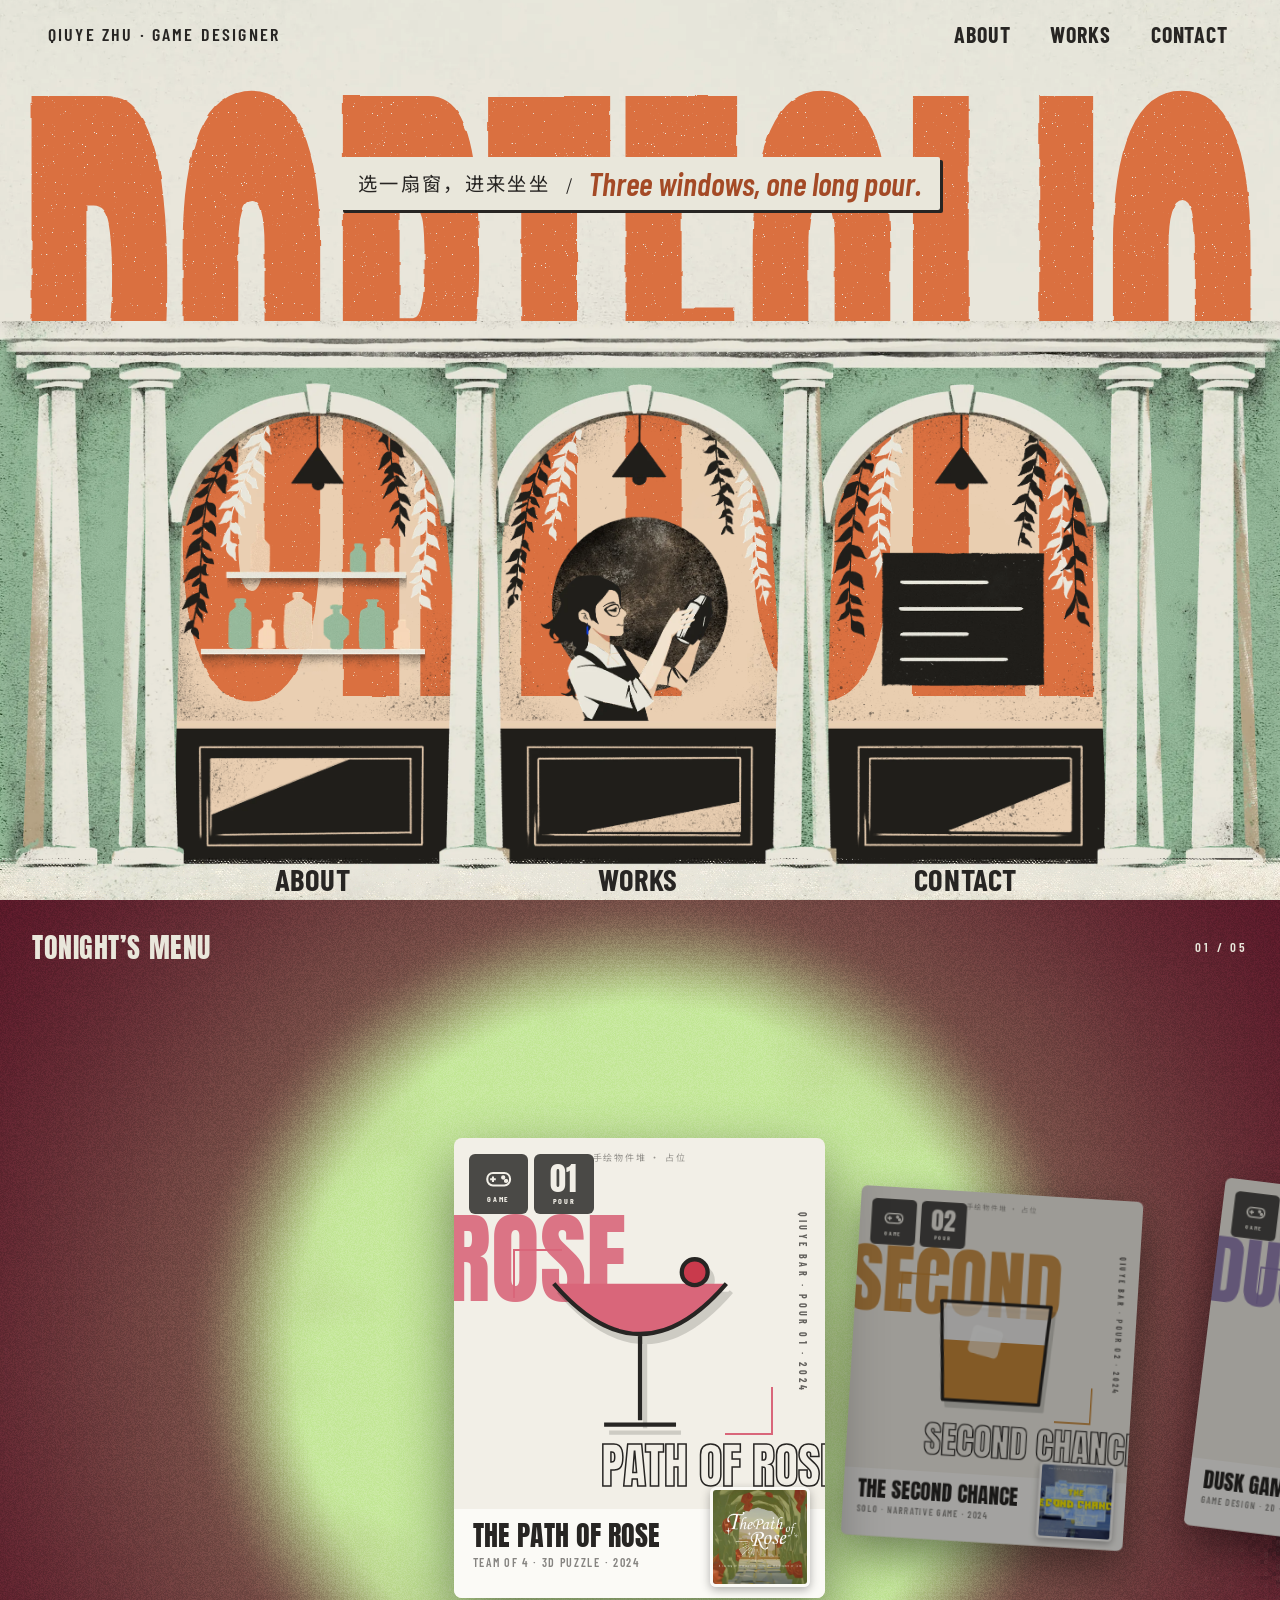
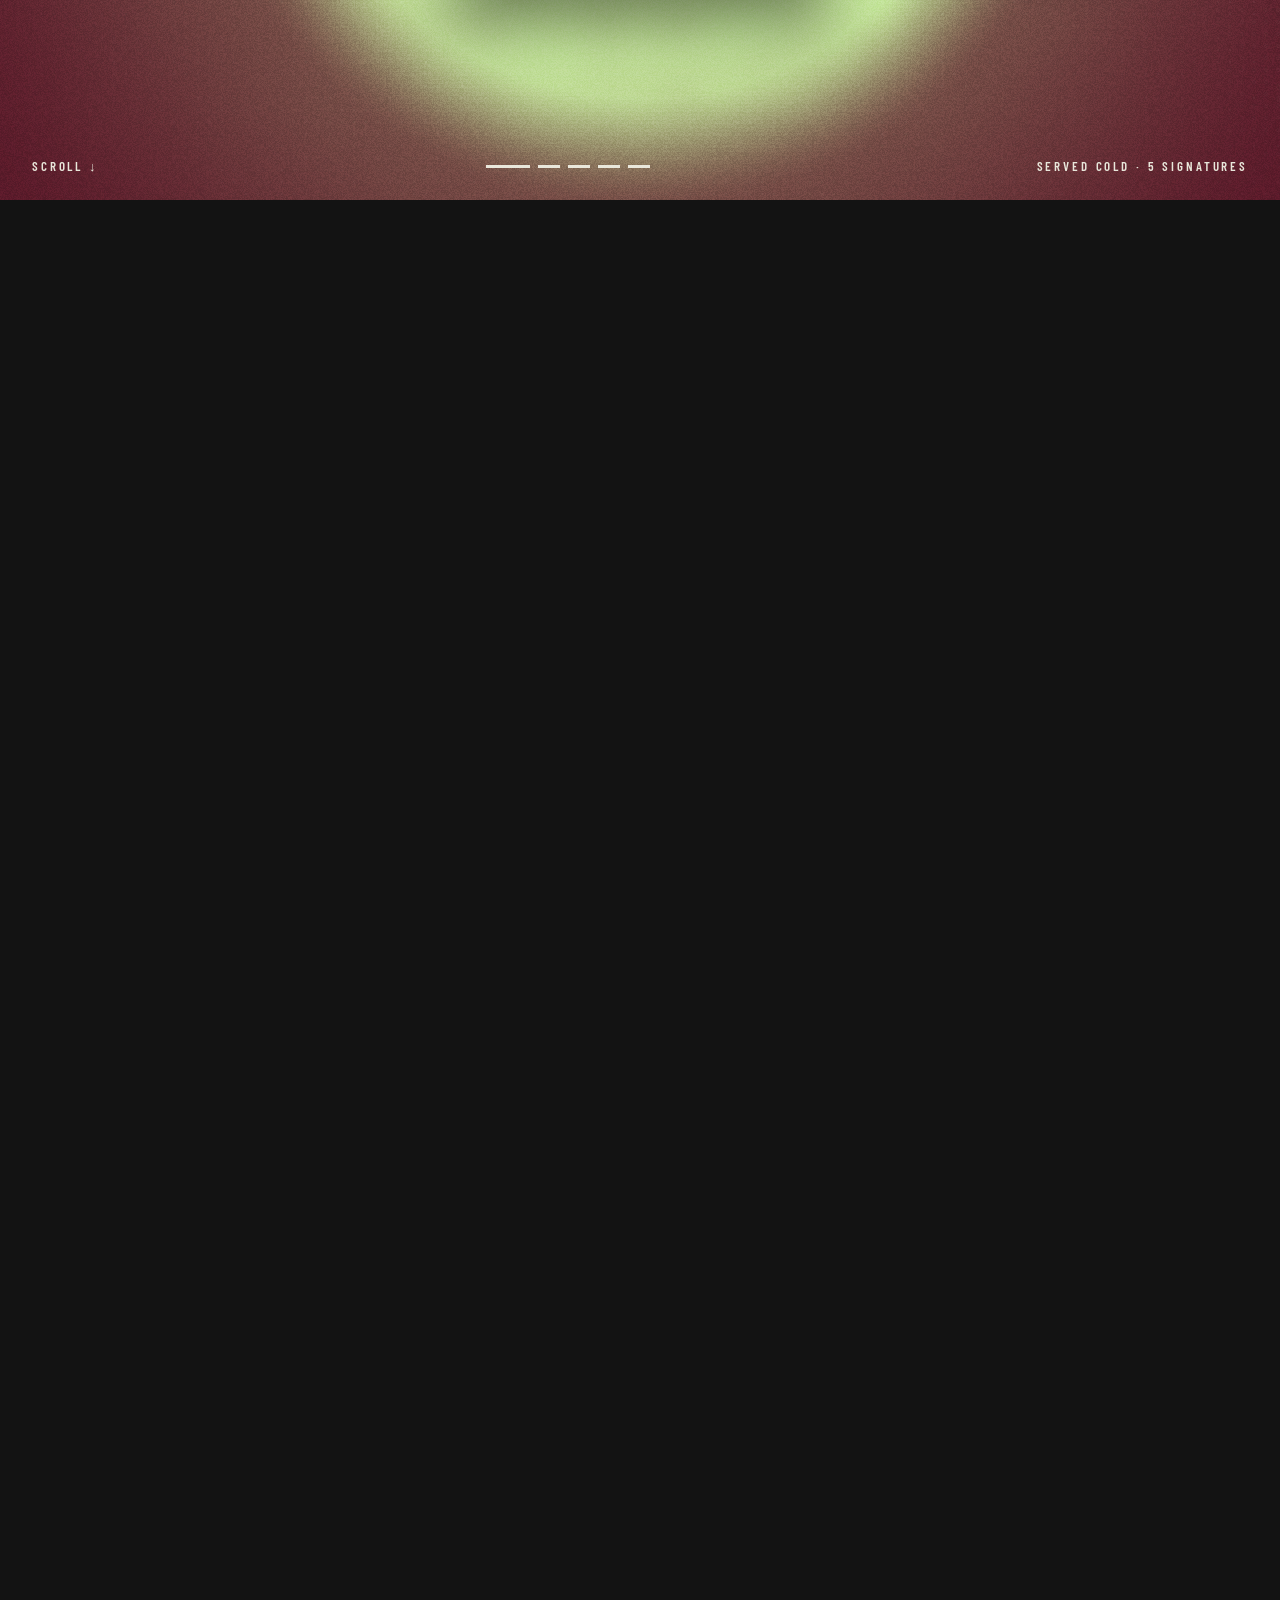
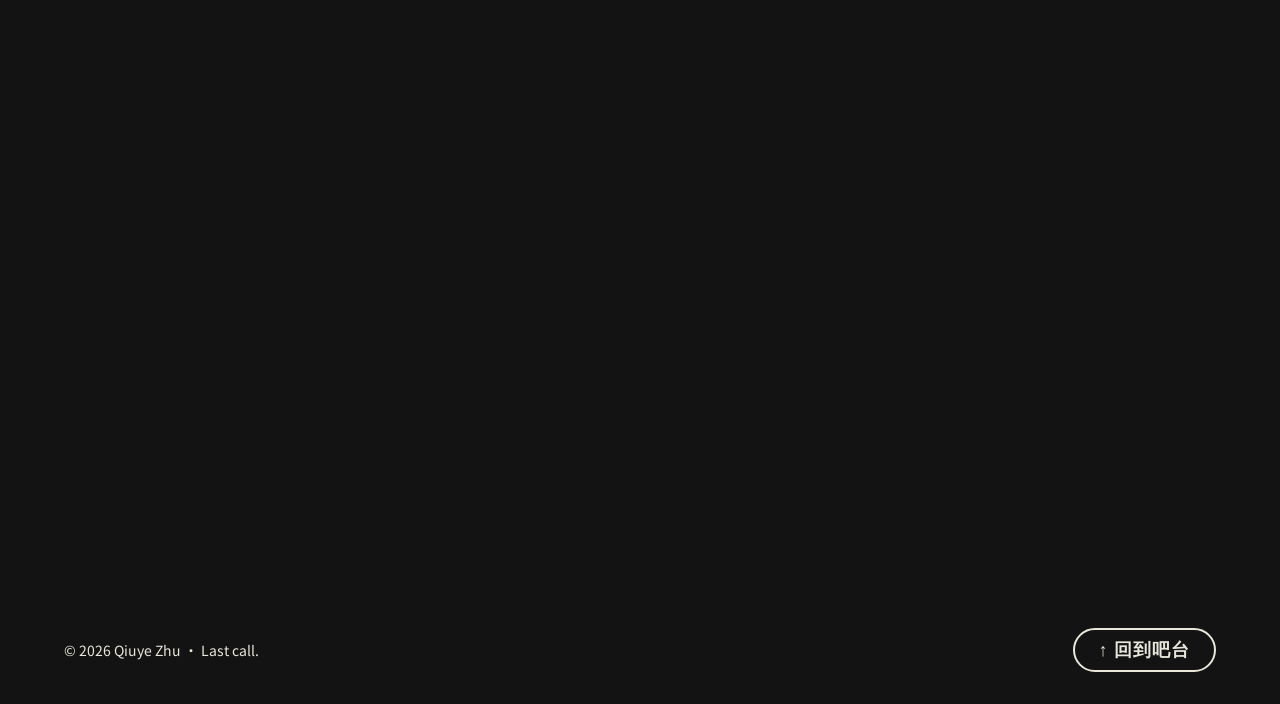
==== index.html @ c364b5bb "7.1" ====
<!doctype html>
<html lang="zh-CN">
<head>
<meta charset="utf-8">
<meta name="viewport" content="width=device-width, initial-scale=1">
<title>Qiuye Zhu · Portfolio</title>
<meta name="description" content="Qiuye Zhu — game designer. Three windows, one long pour.">
<link rel="preconnect" href="https://fonts.googleapis.com">
<link rel="preconnect" href="https://fonts.gstatic.com" crossorigin>
<link rel="stylesheet" href="https://fonts.googleapis.com/css2?family=Anton&family=Archivo:ital,wght@1,800;1,900&amp;family=Barlow+Condensed:ital,wght@0,500;0,600;0,700;1,500;1,600&amp;family=Noto+Sans+SC:wght@400;500&amp;display=swap">
<link rel="stylesheet" href="style.css?v=41">
</head>
<body>
<div id="root" class="page">

<div class="stage-wrap">
<div class="stage" aria-hidden="true"></div>
<svg class="bigword bw-out" aria-hidden="true"><text text-anchor="middle" lengthAdjust="spacingAndGlyphs">PORTFOLIO</text></svg>
<div id="scene" class="scene scene-art" role="img" aria-label="手绘酒吧正立面：三个罗马拱窗，中间是正在摇酒的调酒师">
<img class="layer d1" src="assets/backwall.webp" alt="" style="left:10.0463%;top:10.2941%;width:81.2037%;height:86.7647%;">
<img id="sel0" class="layer d1 fade" src="assets/sel0.webp" alt="" style="left:10.5324%;top:6.5686%;width:26.9907%;height:89.6078%;opacity:0">
<img id="sel1" class="layer d1 fade" src="assets/sel1.webp" alt="" style="left:36.9676%;top:12.1569%;width:26.7361%;height:84.902%;opacity:0">
<img id="sel2" class="layer d1 fade" src="assets/sel2.webp" alt="" style="left:62.963%;top:11.8627%;width:26.713%;height:82.6471%;opacity:0">
<svg class="bigword bw-in" aria-hidden="true"><text text-anchor="middle" lengthAdjust="spacingAndGlyphs">PORTFOLIO</text></svg>
<img id="shadow0" class="layer d1 fade" src="assets/shadow0.webp" alt="" style="left:9.0278%;top:8.3824%;width:29.9306%;height:75.1961%;">
<img id="shadow1" class="layer d1 fade" src="assets/shadow1.webp" alt="" style="left:35.4167%;top:4.951%;width:29.1898%;height:85.1961%;">
<img id="shadow2" class="layer d1 fade" src="assets/shadow2.webp" alt="" style="left:58.8194%;top:0.0%;width:36.5278%;height:96.4216%;">
<img class="layer d3" src="assets/decor.webp?v=2" alt="" style="left:15.5787%;top:32.1078%;width:66.1111%;height:29.6078%;">
<div id="aboutfx" class="layer d3 fade" style="left:20.1389%;top:31.5196%;width:11.8519%;height:18.4314%;opacity:0;"><img class="breathe" src="assets/aboutfx.webp" alt=""></div>
<img id="hello" class="layer d3 fade" src="assets/hello.webp" alt="" style="left:68.75%;top:38.0882%;width:12.9398%;height:22.549%;opacity:0;">
<img id="cstars" class="layer d3 fade stars" src="assets/cstars.webp" alt="" style="left:67.1296%;top:32.9902%;width:15.625%;height:30.3431%;opacity:0;">
<svg class="svg-fill d3" viewBox="0 0 4320 2040" preserveAspectRatio="none" aria-hidden="true" style="mix-blend-mode:screen"><defs><linearGradient id="beamGrad" x1="0" y1="0" x2="0" y2="1"><stop offset="0" style="stop-color:var(--beam);stop-opacity:.95"></stop><stop offset="1" style="stop-color:var(--beam);stop-opacity:.15"></stop></linearGradient><filter id="beamBlur" x="-30%" y="-20%" width="160%" height="140%"><feGaussianBlur stdDeviation="28"></feGaussianBlur></filter></defs><g filter="url(#beamBlur)"><polygon id="beam0" points="1033,560 1113,560 1500,1360 646,1360" fill="url(#beamGrad)" style="opacity:0;transition:opacity 600ms ease"></polygon><polygon id="beam1" points="2116,560 2196,560 2583,1360 1729,1360" fill="url(#beamGrad)" style="opacity:0;transition:opacity 600ms ease"></polygon><polygon id="beam2" points="3204,560 3284,560 3671,1360 2817,1360" fill="url(#beamGrad)" style="opacity:0;transition:opacity 600ms ease"></polygon></g></svg>
<img class="layer d3" src="assets/personback.webp" alt="" style="left:44.9537%;top:43.6765%;width:10.9259%;height:17.7941%;">
<img id="shaker" class="layer d3 shaker" src="assets/shaker.webp" alt="" style="left:52.5694%;top:44.8039%;width:3.4259%;height:9.0196%;">
<img class="layer d3" src="assets/personfront.webp" alt="" style="left:42.1296%;top:41.6176%;width:13.3796%;height:25.4412%;">
<img id="stars" class="layer d3 stars fade" src="assets/stars.webp" alt="" style="left:40.4167%;top:39.4608%;width:18.9583%;height:25.1471%;opacity:0">
<img class="layer d4 vine" data-win="0" src="assets/vine_back0.webp" alt="" style="left:17.0602%;top:15.9804%;width:4.213%;height:23.6765%;animation-duration:4.2s;animation-delay:-0.0s">
<img class="layer d4 vine" data-win="0" src="assets/vine_back1.webp" alt="" style="left:31.9444%;top:22.402%;width:2.4537%;height:25.3922%;animation-duration:5.1s;animation-delay:-1.37s">
<img class="layer d4 vine" data-win="1" src="assets/vine_back2.webp" alt="" style="left:42.338%;top:17.1569%;width:3.1481%;height:19.2157%;animation-duration:3.8s;animation-delay:-2.74s">
<img class="layer d4 vine" data-win="1" src="assets/vine_back3.webp" alt="" style="left:57.4537%;top:24.1667%;width:2.8704%;height:22.9902%;animation-duration:4.7s;animation-delay:-4.11s">
<img class="layer d4 vine" data-win="2" src="assets/vine_back4.webp" alt="" style="left:67.5463%;top:16.8627%;width:3.0093%;height:25.5882%;animation-duration:5.4s;animation-delay:-0.08s">
<img class="layer d4 vine" data-win="2" src="assets/vine_back5.webp" alt="" style="left:81.4815%;top:22.549%;width:2.3611%;height:23.3333%;animation-duration:4.0s;animation-delay:-2.85s">
<img class="layer" src="assets/bulboff.webp" alt="" style="left:24.213%;top:24.5588%;width:51.5509%;height:3.7255%;">
<img id="bulb0" class="layer" src="assets/bulbon0.webp" alt="" style="left:24.213%;top:25.7353%;width:1.2731%;height:2.549%;opacity:0;transition:opacity 300ms ease">
<img id="bulb1" class="layer" src="assets/bulbon1.webp" alt="" style="left:49.2361%;top:24.5588%;width:1.412%;height:2.8922%;opacity:0;transition:opacity 300ms ease">
<img id="bulb2" class="layer" src="assets/bulbon2.webp" alt="" style="left:74.4676%;top:25.5392%;width:1.2963%;height:2.6961%;opacity:0;transition:opacity 300ms ease">
<img class="layer" src="assets/lamps.webp" alt="" style="left:22.6157%;top:14.902%;width:54.7222%;height:12.3529%;">
<div id="halo0" class="halo" aria-hidden="true" style="left:24.838%;top:26.471%;opacity:0"></div>
<div id="halo1" class="halo" aria-hidden="true" style="left:49.907%;top:26.471%;opacity:0"></div>
<div id="halo2" class="halo" aria-hidden="true" style="left:75.093%;top:26.471%;opacity:0"></div>
<img id="barLayer" class="layer" src="assets/bar.webp" alt="" style="left:10.463%;top:65.7353%;width:77.2685%;height:26.5196%;">
<img class="layer" src="assets/front.webp" alt="" style="left:0.0%;top:0.0%;width:100.0%;height:100.0%;">
<img class="layer vine" data-win="0" src="assets/vine_front0.webp" alt="" style="left:14.2361%;top:19.6078%;width:4.4444%;height:32.9902%;animation-duration:4.7s;animation-delay:-0.6s">
<img class="layer vine" data-win="0" src="assets/vine_front1.webp" alt="" style="left:29.5139%;top:17.9412%;width:2.5926%;height:17.7941%;animation-duration:5.4s;animation-delay:-1.97s">
<img class="layer vine" data-win="1" src="assets/vine_front2.webp" alt="" style="left:39.4444%;top:21.3725%;width:3.6343%;height:26.2255%;animation-duration:4.0s;animation-delay:-3.34s">
<img class="layer vine" data-win="1" src="assets/vine_front3.webp" alt="" style="left:54.838%;top:18.5294%;width:2.5926%;height:16.8627%;animation-duration:4.9s;animation-delay:-4.71s">
<img class="layer vine" data-win="2" src="assets/vine_front4.webp" alt="" style="left:65.1852%;top:21.2255%;width:3.1019%;height:31.0294%;animation-duration:4.2s;animation-delay:-1.88s">
<img class="layer vine" data-win="2" src="assets/vine_front5.webp" alt="" style="left:79.0509%;top:18.2843%;width:2.7315%;height:19.3137%;animation-duration:5.1s;animation-delay:-2.35s">
<img class="layer vine" data-win="2" src="assets/vine_front6.webp" alt="" style="left:82.5694%;top:26.6667%;width:2.5694%;height:23.9216%;animation-duration:3.8s;animation-delay:-1.22s">
<img class="layer" src="assets/columns.webp" alt="" style="left:0.0%;top:0.0%;width:100.0%;height:100.0%;">
</div>
<svg width="0" height="0" style="position:absolute" aria-hidden="true"><filter id="worn" x="-2%" y="-2%" width="104%" height="104%"><feTurbulence type="fractalNoise" baseFrequency="0.9" numOctaves="2" seed="7" result="n"/><feColorMatrix in="n" type="matrix" values="0 0 0 0 0  0 0 0 0 0  0 0 0 0 0  0 0 0 -14 11.6" result="holes"/><feTurbulence type="fractalNoise" baseFrequency="0.012 0.06" numOctaves="2" seed="3" result="w"/><feDisplacementMap in="SourceGraphic" in2="w" scale="3" xChannelSelector="R" yChannelSelector="G" result="rough"/><feComposite in="rough" in2="holes" operator="in"/></filter></svg>
<div class="floor-front" aria-hidden="true"></div>
<div class="scene scene-ui">
<button class="win" type="button" aria-label="关于我 About" data-go="0" data-en="0" style="left:13.889%;top:13.333%;width:21.759%;height:77.843%"></button>
<button class="win" type="button" aria-label="作品 Works" data-go="1" data-en="1" style="left:39.028%;top:13.333%;width:21.852%;height:77.843%"></button>
<button class="win" type="button" aria-label="联系方式 Contact" data-go="2" data-en="2" style="left:64.699%;top:13.333%;width:21.412%;height:77.843%"></button>
<div class="hints" aria-hidden="true"><span class="hint" style="left:24.421%">click</span><span class="hint" style="left:49.85%">click</span><span class="hint" style="left:75.428%">click</span></div>
<div class="labels" aria-hidden="true">
<span id="lab0" style="left:24.421%">ABOUT</span>
<span id="lab1" style="left:49.85%">WORKS</span>
<span id="lab2" style="left:75.428%">CONTACT</span>
</div>
</div>
<div class="attic">
<div class="topbar">
<span class="name">QIUYE ZHU · GAME DESIGNER</span>
<nav class="nav" aria-label="主导航">
<button class="navb" type="button" data-go="0">About</button>
<button class="navb" type="button" data-go="1">Works</button>
<button class="navb" type="button" data-go="2">Contact</button>
</nav>
</div>
<div class="title-block">
<h1 class="sr-only">Qiuye Zhu · Portfolio</h1>
<div class="tagline"><span class="cn">选一扇窗，进来坐坐</span><span aria-hidden="true">/</span><span class="en">Three windows, one long pour.</span></div>
</div>
</div>
</div>

<section id="pool" class="pool" aria-label="works">
<div class="liquid" aria-hidden="true">
<svg class="grain"><filter id="lgrain" x="0" y="0" width="100%" height="100%"><feTurbulence type="fractalNoise" baseFrequency="0.8" numOctaves="2" seed="5" stitchTiles="stitch"></feTurbulence><feColorMatrix type="saturate" values="0"></feColorMatrix></filter><rect width="100%" height="100%" filter="url(#lgrain)"></rect></svg>
<span class="bub" style="left:8%;width:14px;height:14px;animation-delay:-1s"></span>
<span class="bub" style="left:21%;width:8px;height:8px;animation-delay:-4s"></span>
<span class="bub" style="left:37%;width:18px;height:18px;animation-delay:-6.5s"></span>
<span class="bub" style="left:58%;width:10px;height:10px;animation-delay:-2.5s"></span>
<span class="bub" style="left:73%;width:16px;height:16px;animation-delay:-7.5s"></span>
<span class="bub" style="left:90%;width:9px;height:9px;animation-delay:-5s"></span>
</div>
<div class="wave" aria-hidden="true"><svg width="200%" height="40" viewBox="0 0 2880 40" preserveAspectRatio="none"><path d="M0 22 C120 6 240 6 360 22 S600 38 720 22 S960 6 1080 22 S1320 38 1440 22 S1680 6 1800 22 S2040 38 2160 22 S2400 6 2520 22 S2760 38 2880 22 L2880 40 L0 40 Z"></path></svg></div>

<div id="poolContent" class="pool-content">
<div class="pool-inner">
<span id="orderTag" class="order-tag">✦ YOU ORDERED · WORKS ✦</span>

<div class="pane" data-pane="1">
<section id="works" class="works" aria-label="works · tonight's menu">
<div class="w-pin" id="wPin">
<canvas id="wBg" class="w-bg" aria-hidden="true"></canvas>
<div class="w-top"><b id="wTitle">TONIGHT&#8217;S MENU</b><span id="wCount">01 / 05</span></div>
<div class="w-track" id="wTrack"></div>
<div class="w-foot"><span>SCROLL &#8595;</span><div class="w-pips" id="wPips"></div><span>SERVED COLD · 5 SIGNATURES</span></div>
</div>
</section>
</div>

<div class="pane" data-pane="0" hidden>
<div class="grid12">
<div style="grid-column: span 7; display: flex; flex-direction: column; gap: 24px">
<span class="kicker">No.01 · ABOUT · 关于我</span>
<h2 class="big-title">The one behind the bar.</h2>
<p class="lead">[一句话的自我介绍，比如：I design games about forgiveness, shadows and second chances.]</p>
<p class="body">[两三句中文介绍：你是谁、做哪类设计、现在在哪里、正在找什么样的机会。]</p>
<p class="body-en">[An English version of the same, for visitors who don&#8217;t read Chinese.]</p>
</div>
<div class="photo-arch">[你的照片]</div>
</div>
<div class="facts" style="margin-top: 48px">
<div class="fact"><b>BASED IN</b><span>[CITY]</span></div>
<div class="fact"><b>FOCUS</b><span>游戏设计 · 关卡设计 · 互动叙事</span></div>
<div class="fact"><b>TOOLS</b><span>Unreal · Blender · Arduino · Ps · Procreate</span></div>
<div class="fact"><b>AVAILABLE</b><span>[实习 / 全职 / 合作]</span></div>
</div>
</div>

<div class="pane" data-pane="2" hidden>
<div class="contact-hero">
<span class="kicker" style="color: var(--ink)">No.03 · CONTACT · 联系方式</span>
<h2>Leave a note<br>at the bar.</h2>
<p class="body" style="font-size: 18px">想聊聊合作、实习，或者只是想一起喝一杯，都欢迎留言。</p>
</div>
<div class="cards">
<div class="card"><b>EMAIL</b><span>[EMAIL]</span></div>
<div class="card"><b>INSTAGRAM</b><span>[@HANDLE]</span></div>
<div class="card"><b>小红书</b><span>[账号]</span></div>
<div class="card"><b>RÉSUMÉ</b><span>[简历 PDF 链接]</span></div>
</div>
</div>

<footer>
<span>© 2026 Qiuye Zhu · Last call.</span>
<button class="pill" type="button" id="toTop">↑ 回到吧台</button>
</footer>
</div>
</div>
</section>

</div>
<script src="main.js?v=42"></script>
</body>
</html>
---- style.css ----
/* ---------- Base ---------- */
:root {
  --ink: #272523;
  --paper: #E9E7DB;
  --orange: #DA6F41;
  --orange-dark: #A44A26;
  --green: #96B99B;
  --peach: #E9CFB2;
  --tan: #BBA488;
  /* tweakables */
  --beam: #F3DFC6;
  --wallShade: 0.65;
}
* { box-sizing: border-box; }
html, body { margin: 0; background: var(--ink); }
html, body, * { scrollbar-width: none; -ms-overflow-style: none; }
html::-webkit-scrollbar, body::-webkit-scrollbar, *::-webkit-scrollbar { display: none; width: 0; height: 0; }
body { color: var(--ink); font-family: 'Noto Sans SC', system-ui, sans-serif; }
img { display: block; }
.page { min-width: 1200px; display: flex; flex-direction: column; }
.serif-italic { font-family: 'Archivo', sans-serif; font-style: italic; }
.cond { font-family: 'Barlow Condensed', sans-serif; }

/* ---------- Stage (your hand-drawn facade) ----------
   --sw is the width of the bar scene. It fills the screen width; the drawn side walls only show on screens wider than 1920px. */
:root { --sw: min(1920px, 100vw);
  /* --ah: visible height of the cream title band. On short screens the plain top of the band is cut so more of the bar fits. */
  --ah: clamp(calc(var(--sw) * .1), calc(100vh - var(--sw) * 1848 / 4087), calc(var(--sw) * 1097 / 4087));
  --cut: calc(var(--sw) * 1097 / 4087 - var(--ah)); }
.stage-wrap { position: relative; overflow: hidden; background: #E8E6DB; height: calc(var(--sw) * 2945 / 4087 - var(--cut)); } /* ends at the bottom of the cream step */
.stage { position: absolute; top: calc(-1 * var(--cut)); left: 50%; width: calc(var(--sw) * 7363 / 4087); height: calc(var(--sw) * 3079 / 4087); transform: translateX(-50%); background: url(assets/stage_bg.webp?v=40) center top / 100% 100% no-repeat; }
.scene { position: absolute; left: 50%; top: var(--ah); width: var(--sw); aspect-ratio: 4320 / 2040; transform: translateX(-50%); 
  /* soften the scene's outer edges into your drawn wall and floor */
  -webkit-mask-image: linear-gradient(to right, transparent 0, #000 1.4%, #000 98.6%, transparent 100%), linear-gradient(to bottom, #000 95.5%, transparent 100%);
  -webkit-mask-composite: source-in; mask-image: linear-gradient(to right, transparent 0, #000 1.4%, #000 98.6%, transparent 100%), linear-gradient(to bottom, #000 95.5%, transparent 100%); mask-composite: intersect; }
.scene-ui { -webkit-mask-image: none; mask-image: none; }
.floor-front { position: absolute; left: 50%; top: calc(var(--sw) * 2808 / 4087 - var(--cut)); width: calc(var(--sw) * 7363 / 4087); height: calc(var(--sw) * 271 / 4087); transform: translateX(-50%); background: url(assets/floor_front.webp) center top / 100% 100% no-repeat; pointer-events: none; }
.layer { position: absolute; }
.fade { transition: opacity 500ms ease; }
.vine { transform-origin: 50% 0; animation: sway 4.6s ease-in-out infinite; --amp: 2.6; }
.shaker { transform-origin: 50% 60%; }
.stars { transform-origin: 50% 50%; animation: twinkle 1.6s ease-in-out infinite; }
.halo { position: absolute; width: 9%; aspect-ratio: 1; transform: translate(-50%, -50%); border-radius: 50%; background: radial-gradient(circle, var(--beam) 0%, transparent 65%); mix-blend-mode: screen; pointer-events: none; transition: opacity 500ms ease; }
.svg-fill { position: absolute; inset: 0; width: 100%; height: 100%; pointer-events: none; overflow: visible; }

/* attic title */
.attic { position: absolute; left: 50%; top: 0; width: var(--sw); height: var(--ah); transform: translateX(-50%); padding: 0 48px; display: flex; flex-direction: column; align-items: center; justify-content: center; text-align: center; }
.topbar { position: absolute; left: 48px; right: 48px; top: 12px; display: flex; justify-content: space-between; align-items: center; }
.name { font-family: 'Barlow Condensed', sans-serif; font-weight: 600; font-size: 18px; line-height: 24px; letter-spacing: .12em; }
.nav { display: flex; gap: 32px; align-items: center; }
.navb { font-family: 'Barlow Condensed', sans-serif; font-weight: 700; font-size: 22px; line-height: 24px; letter-spacing: .04em; color: var(--ink); background: transparent; border: 0; min-height: 44px; padding: 0 4px; cursor: pointer; text-transform: uppercase; }
.navb:hover { color: var(--orange-dark); }
.navb:focus-visible { outline: 2px solid var(--ink); outline-offset: 4px; }
.title-block { position: relative; display: flex; flex-direction: column; align-items: center; gap: calc(var(--ah) * .03); padding-top: calc(var(--ah) * .11); }
.title-block h1 { position: relative; margin: 0; font-family: 'Archivo', sans-serif; font-style: italic; font-weight: 900; font-size: calc(var(--ah) * .328); line-height: 1; letter-spacing: -.02em; color: var(--ink); text-shadow: calc(var(--ah) * .011) calc(var(--ah) * .011) 0 var(--orange); }
.burst { position: absolute; right: calc(var(--ah) * -.28); top: calc(var(--ah) * .11); width: calc(var(--ah) * .56); }
.sparks { position: absolute; left: calc(var(--ah) * -.24); top: calc(var(--ah) * .082); width: calc(var(--ah) * .28); }
.tagline { display: flex; align-items: center; gap: 16px; position: relative; z-index: 2; background: #E9E7DB; padding: 6px 18px; border-radius: 2px; box-shadow: 3px 3px 0 var(--ink); }
.tagline .cn { font-size: max(14px, calc(var(--ah) * .06)); line-height: 1.5; letter-spacing: .12em; }
.tagline .en { font-family: 'Barlow Condensed', sans-serif; font-style: italic; font-weight: 600; font-size: max(20px, calc(var(--ah) * .1)); line-height: 1.3; color: var(--orange-dark); }

/* windows + labels */
.win { position: absolute; background: transparent; border: 0; padding: 0; margin: 0; cursor: pointer; border-radius: 50% 50% 0 0 / 29.6% 29.6% 0 0; }
.win:focus-visible { outline: 3px solid var(--paper); outline-offset: 4px; }
.labels { position: absolute; left: 0; right: 0; top: 92.3%; pointer-events: none; font-family: 'Barlow Condensed', sans-serif; font-weight: 700; font-size: clamp(24px, 2.4vw, 34px); line-height: 1; letter-spacing: .02em; }
.labels span { position: absolute; transform: translate(-50%, -50%); transition: color 300ms ease; }

/* ---------- Pool (the drink below) ---------- */
.pool { position: relative; min-height: 100vh; background: #E9E7DB; overflow: hidden; --liq: var(--orange); --fillTop: 0%; --fillDur: 0ms; }
.liquid { position: absolute; inset: 0; background: var(--liq); clip-path: inset(var(--fillTop) 0 0 0); transition: clip-path var(--fillDur) cubic-bezier(.35,.65,.25,1), background 300ms ease; }
.liquid .grain { position: absolute; inset: 0; width: 100%; height: 100%; mix-blend-mode: soft-light; opacity: .8; }
.wave { position: absolute; left: 0; right: 0; top: var(--fillTop); height: 40px; transform: translateY(-38px); overflow: hidden; pointer-events: none; transition: top var(--fillDur) cubic-bezier(.35,.65,.25,1); }
.wave svg { display: block; animation: wave 5s linear infinite; }
.wave path { fill: var(--liq); transition: fill 300ms ease; }
.streams { position: absolute; inset: 0; pointer-events: none; opacity: 0; transition: opacity 500ms ease; }
.streams span { position: absolute; top: 0; height: 0; background: var(--liq); border-radius: 0 0 999px 999px; transform: translateX(-50%); left: calc(50% - var(--sw) / 2 + var(--sw) * var(--f)); transition: height var(--fillDur) ease; }
.bub { position: absolute; bottom: -20px; border-radius: 50%; border: 2px solid rgba(233,231,219,.55); animation: bubble 9s linear infinite; }
.pool-content { position: relative; padding: 112px 64px 48px; transition: opacity 500ms ease, transform 700ms cubic-bezier(.2,.7,.2,1); }
.pool-inner { max-width: 1312px; margin: 0 auto; display: flex; flex-direction: column; gap: 48px; }
.order-tag { align-self: center; font-family: 'Barlow Condensed', sans-serif; font-weight: 700; font-size: 18px; line-height: 24px; letter-spacing: .2em; background: rgba(233,231,219,.85); border-radius: 999px; padding: 8px 20px; }
.pane[hidden] { display: none; }

/* menu card */
.menu-card { position: relative; background: var(--paper); border-radius: 8px; padding: 64px 64px 72px; overflow: hidden; }
.menu-card > .grain { position: absolute; inset: 0; width: 100%; height: 100%; pointer-events: none; mix-blend-mode: multiply; opacity: .35; }
.menu-head { position: relative; display: flex; flex-direction: column; align-items: center; gap: 8px; text-align: center; border-top: 3px double var(--ink); border-bottom: 3px double var(--ink); padding: 24px 0; margin-bottom: 48px; }
.kicker { font-family: 'Barlow Condensed', sans-serif; font-weight: 600; font-size: 16px; line-height: 24px; letter-spacing: .24em; color: var(--orange-dark); }
.menu-head h2 { margin: 0; font-family: 'Archivo', sans-serif; font-style: italic; font-weight: 900; font-size: 64px; line-height: 72px; letter-spacing: -.02em; }
.muted { color: #5E564B; }
.menu-grid { position: relative; display: grid; grid-template-columns: repeat(12, minmax(0, 1fr)); column-gap: 48px; align-items: start; }
.menu-list { grid-column: span 7; display: flex; flex-direction: column; }
.section-label { font-family: 'Barlow Condensed', sans-serif; font-weight: 700; font-size: 18px; line-height: 24px; letter-spacing: .16em; padding: 0 16px 8px; border-bottom: 2px solid var(--ink); }
.section-label.later { padding-top: 48px; }
.mrow { display: grid; grid-template-columns: 72px minmax(0,1fr); column-gap: 16px; width: 100%; text-align: left; font: inherit; color: var(--ink); background: transparent; border: 0; border-bottom: 1.5px solid rgba(39,37,35,.18); padding: 20px 16px; cursor: pointer; transition: background 250ms ease; }
.mrow:focus-visible { outline: 2px solid var(--ink); outline-offset: 2px; }
.mrow.on { background: rgba(218,111,65,.14); }
.mrow.on .dish { color: var(--orange-dark); }
.num { font-family: 'Barlow Condensed', sans-serif; font-weight: 600; font-size: 18px; line-height: 32px; color: #6E6456; }
.dish-col { display: flex; flex-direction: column; gap: 4px; min-width: 0; }
.dish-line { display: flex; align-items: baseline; gap: 12px; }
.dish { font-family: 'Archivo', sans-serif; font-style: italic; font-weight: 900; font-size: 28px; line-height: 32px; letter-spacing: -.01em; white-space: nowrap; transition: color 250ms ease; }
.leader { flex: 1; border-bottom: 2px dotted rgba(39,37,35,.45); transform: translateY(-6px); }
.kind { font-family: 'Barlow Condensed', sans-serif; font-weight: 700; font-size: 18px; line-height: 24px; white-space: nowrap; }
.note { font-family: 'Barlow Condensed', sans-serif; font-style: italic; font-weight: 500; font-size: 20px; line-height: 24px; color: #4A443C; }
.tools { font-size: 14px; line-height: 24px; color: #6E6456; }
.special { display: grid; grid-template-columns: 72px minmax(0,1fr); column-gap: 16px; padding: 16px; border-bottom: 1.5px dashed rgba(39,37,35,.25); color: #6E6456; }
.special .dish { font-weight: 800; font-size: 22px; }
.special .leader { border-bottom-color: rgba(39,37,35,.25); }
.soon { font-family: 'Barlow Condensed', sans-serif; font-weight: 600; font-size: 16px; line-height: 24px; letter-spacing: .08em; }
.preview { grid-column: 8 / span 5; display: flex; flex-direction: column; gap: 16px; padding-top: 40px; }
.preview-img { position: relative; border: 2px solid var(--ink); border-radius: 4px; overflow: hidden; aspect-ratio: 2 / 1; background: var(--ink); transform: rotate(1.5deg); box-shadow: 8px 8px 0 var(--orange); }
.preview-img img { width: 100%; height: 100%; object-fit: cover; }
.preview-text { display: flex; flex-direction: column; gap: 8px; padding-top: 16px; }
.preview-text .kicker { font-size: 14px; line-height: 16px; letter-spacing: .16em; }
.preview-name { font-family: 'Archivo', sans-serif; font-style: italic; font-weight: 900; font-size: 32px; line-height: 40px; }

/* about / contact */
.grid12 { display: grid; grid-template-columns: repeat(12, minmax(0, 1fr)); column-gap: 24px; align-items: center; }
.big-title { margin: 0; font-family: 'Archivo', sans-serif; font-style: italic; font-weight: 900; font-size: 72px; line-height: 80px; letter-spacing: -.02em; }
.lead { margin: 0; font-family: 'Archivo', sans-serif; font-style: italic; font-weight: 800; font-size: 32px; line-height: 40px; }
.body { margin: 0; font-size: 16px; line-height: 28px; }
.body-en { margin: 0; font-family: 'Barlow Condensed', sans-serif; font-weight: 500; font-size: 20px; line-height: 28px; color: #4A443C; }
.photo-arch { grid-column: 9 / span 4; aspect-ratio: 3 / 4; border: 2px solid var(--ink); border-radius: 999px 999px 0 0; display: flex; align-items: center; justify-content: center; font-size: 16px; background: rgba(233,231,219,.5); }
.facts { display: grid; grid-template-columns: repeat(4, minmax(0, 1fr)); column-gap: 24px; border-top: 2px solid var(--ink); padding-top: 24px; }
.fact { display: flex; flex-direction: column; gap: 8px; }
.fact b { font-family: 'Barlow Condensed', sans-serif; font-weight: 700; font-size: 14px; letter-spacing: .16em; }
.fact span { font-size: 16px; line-height: 24px; }
.contact-hero { display: flex; flex-direction: column; align-items: center; gap: 24px; text-align: center; padding: 48px 0; }
.contact-hero h2 { margin: 0; font-family: 'Archivo', sans-serif; font-style: italic; font-weight: 900; font-size: 96px; line-height: 96px; letter-spacing: -.02em; }
.cards { display: grid; grid-template-columns: repeat(4, minmax(0, 1fr)); gap: 24px; }
.card { background: var(--paper); border: 2px solid var(--ink); border-radius: 8px; padding: 24px; display: flex; flex-direction: column; gap: 8px; }
.card b { font-family: 'Barlow Condensed', sans-serif; font-weight: 700; font-size: 14px; letter-spacing: .16em; }
.card span { font-family: 'Archivo', sans-serif; font-style: italic; font-weight: 800; font-size: 22px; line-height: 28px; }
footer { display: flex; justify-content: space-between; align-items: center; gap: 24px; border-top: 2px solid var(--ink); padding-top: 24px; font-size: 14px; line-height: 24px; }
.pill { font-family: 'Barlow Condensed', sans-serif; font-weight: 700; font-size: 18px; letter-spacing: .06em; text-transform: uppercase; color: var(--ink); background: transparent; border: 2px solid var(--ink); border-radius: 999px; min-height: 44px; padding: 0 24px; cursor: pointer; }
.pill:hover { background: var(--ink); color: var(--paper); }
.pill:focus-visible { outline: 2px solid var(--ink); outline-offset: 4px; }

/* ---------- Keyframes ---------- */
@keyframes sway { 0%,100% { transform: rotate(calc(var(--amp, 2.6) * -1deg)) skewX(calc(var(--amp, 2.6) * .7deg)); } 50% { transform: rotate(calc(var(--amp, 2.6) * 1deg)) skewX(calc(var(--amp, 2.6) * -.7deg)); } }
@keyframes shake { 0%,100% { transform: rotate(-7deg) translateY(0); } 50% { transform: rotate(7deg) translateY(-3%); } }
@keyframes twinkle { 0%,100% { transform: scale(1); } 50% { transform: scale(1.04) rotate(1deg); } }
@keyframes wave { from { transform: translateX(0); } to { transform: translateX(-50%); } }
@keyframes bubble { 0% { transform: translateY(0); opacity: 0; } 15% { opacity: .7; } 100% { transform: translateY(-70vh); opacity: 0; } }
@media (prefers-reduced-motion: reduce) { *, *::before, *::after { transition-duration: 1ms !important; animation: none !important; } }

/* liquid pour layer (drawn by main.js) */
.pour-fx { position: fixed; inset: 0; width: 100vw; height: 100vh; pointer-events: none; z-index: 40; display: none; }
.pour-fx.on { display: block; }
/* the window filling like a glass */
.glass { position: absolute; pointer-events: none; }
.glass-in { position: absolute; inset: 0; clip-path: polygon(0 100%, 100% 100%, 100% 100%, 0 100%); }
.glass .refr { position: absolute; inset: 0; overflow: hidden; filter: url(#water); }
.glass .clone { position: absolute; }
.glass .tint { position: absolute; inset: 0; opacity: .78; mix-blend-mode: multiply; }
.glass .tint::after { content: ''; position: absolute; inset: 0; background: linear-gradient(to bottom, rgba(255,250,235,.35), transparent 30%); mix-blend-mode: screen; }
.glass .bubbles i { position: absolute; bottom: -4%; border-radius: 50%; border: 1.5px solid rgba(243,235,218,.8); animation: rise 2.4s linear infinite; }
.glass-line { position: absolute; inset: 0; width: 100%; height: 100%; overflow: visible; }
.glass-line path { fill: none; stroke: #F6EFE0; stroke-linecap: round; vector-effect: non-scaling-stroke; }
.glass-line .hl1 { stroke-width: 2.5px; opacity: .9; }
.glass-line .hl2 { stroke-width: 1.5px; opacity: .55; stroke-dasharray: 10 8; }
@keyframes rise { 0% { bottom: -4%; opacity: 0; } 15% { opacity: 1; } 100% { bottom: 104%; opacity: 0; } }

/* the giant word: stands behind the bar like a huge sign. Its top rises above the eaves; the rest shows through the windows */
.bigword { position: absolute; overflow: visible; pointer-events: none; filter: url(#worn); translate: 0 calc(var(--p) * var(--sw) * .03); }
.bigword text { font-family: 'Anton', sans-serif; font-weight: 400; fill: #DA6F41; }
.bw-out { left: 50%; top: 0; transform: translateX(-50%); }
.bw-in { left: 0; }
/* scroll parallax: layers further back move slower (--p is 0 at the top, 1 when the bar has scrolled away) */
:root { --p: 0; }
.d1 { translate: 0 calc(var(--p) * var(--sw) * .4722 * .075); }
.d2 { translate: 0 calc(var(--p) * var(--sw) * .4722 * .055); }
.d3 { translate: 0 calc(var(--p) * var(--sw) * .4722 * .035); }
.d4 { translate: 0 calc(var(--p) * var(--sw) * .4722 * .02); }
.title-block { translate: 0 calc(var(--p) * var(--sw) * -.06); }
.sr-only { position: absolute; width: 1px; height: 1px; padding: 0; margin: -1px; overflow: hidden; clip: rect(0 0 0 0); white-space: nowrap; border: 0; }
@media (prefers-reduced-motion: reduce) { .d1, .d2, .d3, .d4, .title-block, .bigword { translate: none; } }

/* hover doodles in the About window breathe in and out slowly, like a breathing light */
.breathe { display: block; width: 100%; height: 100%; animation: breathe 2.6s ease-in-out infinite; }
@keyframes breathe { 0%, 100% { opacity: .12; } 50% { opacity: 1; } }
@media (prefers-reduced-motion: reduce) { .breathe { animation: none; } }

/* hover hint: a small floating "click" in the empty black strip just under the counter */
.hints { position: absolute; inset: 0; pointer-events: none; }
.hint { position: absolute; top: 69.1%; transform: translate(-50%, -50%); font-family: 'Barlow Condensed', sans-serif; font-weight: 500; font-style: normal; letter-spacing: .14em; font-size: max(10px, calc(var(--sw) * .0078)); line-height: 1; color: #E9E7DB; opacity: 0; transition: opacity .35s ease; }
.hint.on { opacity: .9; }
@keyframes bob { 0%, 100% { transform: translate(-50%, -50%); } 50% { transform: translate(-50%, -80%); } }
@media (prefers-reduced-motion: reduce) { .hint.on { animation: none; } }

/* the drink rising over the whole screen (same look as the window filling) */
.sea { position: fixed; inset: 0; z-index: 45; pointer-events: none; }
.sea-in { position: absolute; inset: 0; clip-path: polygon(0 110%, 100% 110%, 100% 110%, 0 110%); }
.sea .refr { position: absolute; inset: 0; overflow: hidden; filter: url(#water); }
.sea-clone { position: absolute; }
.sea-clone > .stage-wrap { width: 100%; }
.sea .tint { position: absolute; inset: 0; opacity: .78; mix-blend-mode: multiply; }
.sea .tint::after { content: ''; position: absolute; inset: 0; background: linear-gradient(to bottom, rgba(255,250,235,.25), transparent 22%); mix-blend-mode: screen; }
.sea-next { position: absolute; inset: 0; overflow: hidden; clip-path: polygon(0 110%, 100% 110%, 100% 110%, 0 110%); }
.sea-next > .pool { min-height: 100vh; }
.sea .bubbles i { position: absolute; bottom: -4%; border-radius: 50%; border: 1.5px solid rgba(243,235,218,.75); animation: rise 3s linear infinite; }
.sea-line { position: absolute; inset: 0; width: 100%; height: 100%; overflow: visible; }
.sea-line path { fill: none; stroke: #F6EFE0; stroke-linecap: round; vector-effect: non-scaling-stroke; }
.sea-line .hl1 { stroke-width: 2.5px; opacity: .9; }
.sea-line .hl2 { stroke-width: 1.5px; opacity: .55; stroke-dasharray: 10 8; }

/* Works transition: painted on one canvas by main.js */
.arcs { position: fixed; inset: 0; z-index: 46; pointer-events: none; }

/* ---------- Works: tonight's menu under one spotlight ---------- */
.pool.is-works { overflow: clip; background: #131313; }
.pool.is-works .liquid, .pool.is-works .wave { display: none; }
.pool.is-works .pool-content { padding: 0; }
.pool.is-works .pool-inner { max-width: none; gap: 0; }
.pool.is-works .order-tag { display: none; }
.pool.is-works footer { padding: 28px 64px 32px; border: 0; background: #131313; color: #E9E7DB; }
.pool.is-works .pill { color: #E9E7DB; border-color: #E9E7DB; }
.pool.is-works .pill:hover { background: #E9E7DB; color: #131313; }
.works { position: relative; height: 500vh; }
.w-pin { position: sticky; top: 0; height: 100vh; overflow: hidden; color: #E9E7DB; }
.w-bg { position: absolute; inset: 0; width: 100%; height: 100%; display: block; }
.w-top, .w-foot { position: absolute; left: 32px; right: 32px; display: flex; justify-content: space-between; align-items: center; z-index: 5; font-family: 'Barlow Condensed', sans-serif; font-weight: 600; font-size: 13px; letter-spacing: .22em; pointer-events: none; }
.w-top { top: 26px; } .w-foot { bottom: 26px; }
.w-top b { font-family: 'Anton', sans-serif; font-weight: 400; font-size: 28px; letter-spacing: .02em; transition: opacity .2s; }
.w-pips { display: flex; gap: 8px; }
.w-pips i { width: 22px; height: 3px; background: #E9E7DB; opacity: .35; transition: opacity .4s, width .4s; }
.w-pips i.on { opacity: 1; width: 44px; }

.w-track { --cw: min(400px, 29vw, 50vh); position: absolute; left: 50%; top: 52%; }
.wc { position: absolute; width: var(--cw); height: calc(var(--cw) * 1.24); left: calc(var(--cw) / -2); top: calc(var(--cw) * -.62); will-change: transform; cursor: pointer; }
.wc-in { position: absolute; inset: 0; }
.w-track.await .wc-in { opacity: 0; }
.w-track.drop .wc-in { animation: wdrop .9s cubic-bezier(.3,1.25,.5,1) both; animation-delay: var(--dd, 0ms); }
@keyframes wdrop { 0% { opacity: 0; transform: translateY(-75vh) rotate(-9deg); } 18% { opacity: 1; } 100% { opacity: 1; transform: none; } }
.wc-fr { position: absolute; inset: 0; background: #F2EFE7; border-radius: 8px; overflow: hidden; box-shadow: 0 24px 60px rgba(0,0,0,.45); }
.wc-art { position: absolute; left: 0; right: 0; top: 0; height: var(--cw); overflow: hidden; }
.wc .bt { position: absolute; font-family: 'Anton', sans-serif; text-transform: uppercase; line-height: .86; white-space: nowrap; color: var(--c); }
.wc .bt.back { left: -3%; top: 21%; font-size: calc(var(--cw) * .27); opacity: .9; }
.wc .bt.front { right: -4%; bottom: 6%; font-size: calc(var(--cw) * .13); color: transparent; -webkit-text-stroke: 1.5px #272523; }
.wc .bt.vert { right: 5%; top: 20%; writing-mode: vertical-rl; font-family: 'Barlow Condensed', sans-serif; font-weight: 700; font-size: 10px; letter-spacing: .32em; color: #272523; opacity: .7; }
.wc .pile { position: absolute; width: 62%; left: 19%; top: 12%; filter: drop-shadow(5px 8px 0 rgba(39,37,35,.18)); }
.wc .ph { position: absolute; left: 0; right: 0; top: 3.5%; text-align: center; font-family: 'Noto Sans SC', sans-serif; font-size: 9px; letter-spacing: .2em; color: #272523; opacity: .45; }
.wc .mk { position: absolute; border: 0 solid var(--c); width: 13%; height: 13%; }
.wc .mk.a { left: 16%; top: 30%; border-width: 2px 0 0 2px; } .wc .mk.b { right: 14%; bottom: 20%; border-width: 0 2px 2px 0; }
.wc .badges { position: absolute; left: 4%; top: 3.5%; display: flex; gap: 6px; z-index: 3; }
.wc .bd { height: calc(var(--cw) * .16); aspect-ratio: 1; border-radius: 6px; background: rgba(39,37,35,.82); display: flex; flex-direction: column; align-items: center; justify-content: center; color: #F2EFE7; font-family: 'Anton', sans-serif; font-size: calc(var(--cw) * .085); line-height: 1; }
.wc .bd small { font-family: 'Barlow Condensed', sans-serif; font-weight: 700; font-size: 8px; letter-spacing: .2em; margin-top: 3px; }
.wc-bar { position: absolute; left: 0; right: 0; bottom: 0; height: calc(var(--cw) * .24); background: #FBFAF6; padding: calc(var(--cw) * .035) 5% 0; color: #272523; }
.wc-bar h3 { margin: 0; font-family: 'Anton', sans-serif; font-weight: 400; font-size: calc(var(--cw) * .075); line-height: 1; text-transform: uppercase; max-width: 68%; }
.wc-bar p { margin: 5px 0 0; font-family: 'Barlow Condensed', sans-serif; font-size: 12px; font-weight: 600; letter-spacing: .14em; opacity: .55; }
.wc-th { position: absolute; right: 4%; bottom: calc(var(--cw) * .03); width: calc(var(--cw) * .27); aspect-ratio: 1; border-radius: 6px; overflow: hidden; border: 3px solid #FBFAF6; box-shadow: 0 3px 10px rgba(0,0,0,.3); z-index: 3; }
.wc-th img { width: 100%; height: 100%; object-fit: cover; display: block; }
@media (prefers-reduced-motion: reduce) { .w-track.drop .wc-in { animation: none; } }
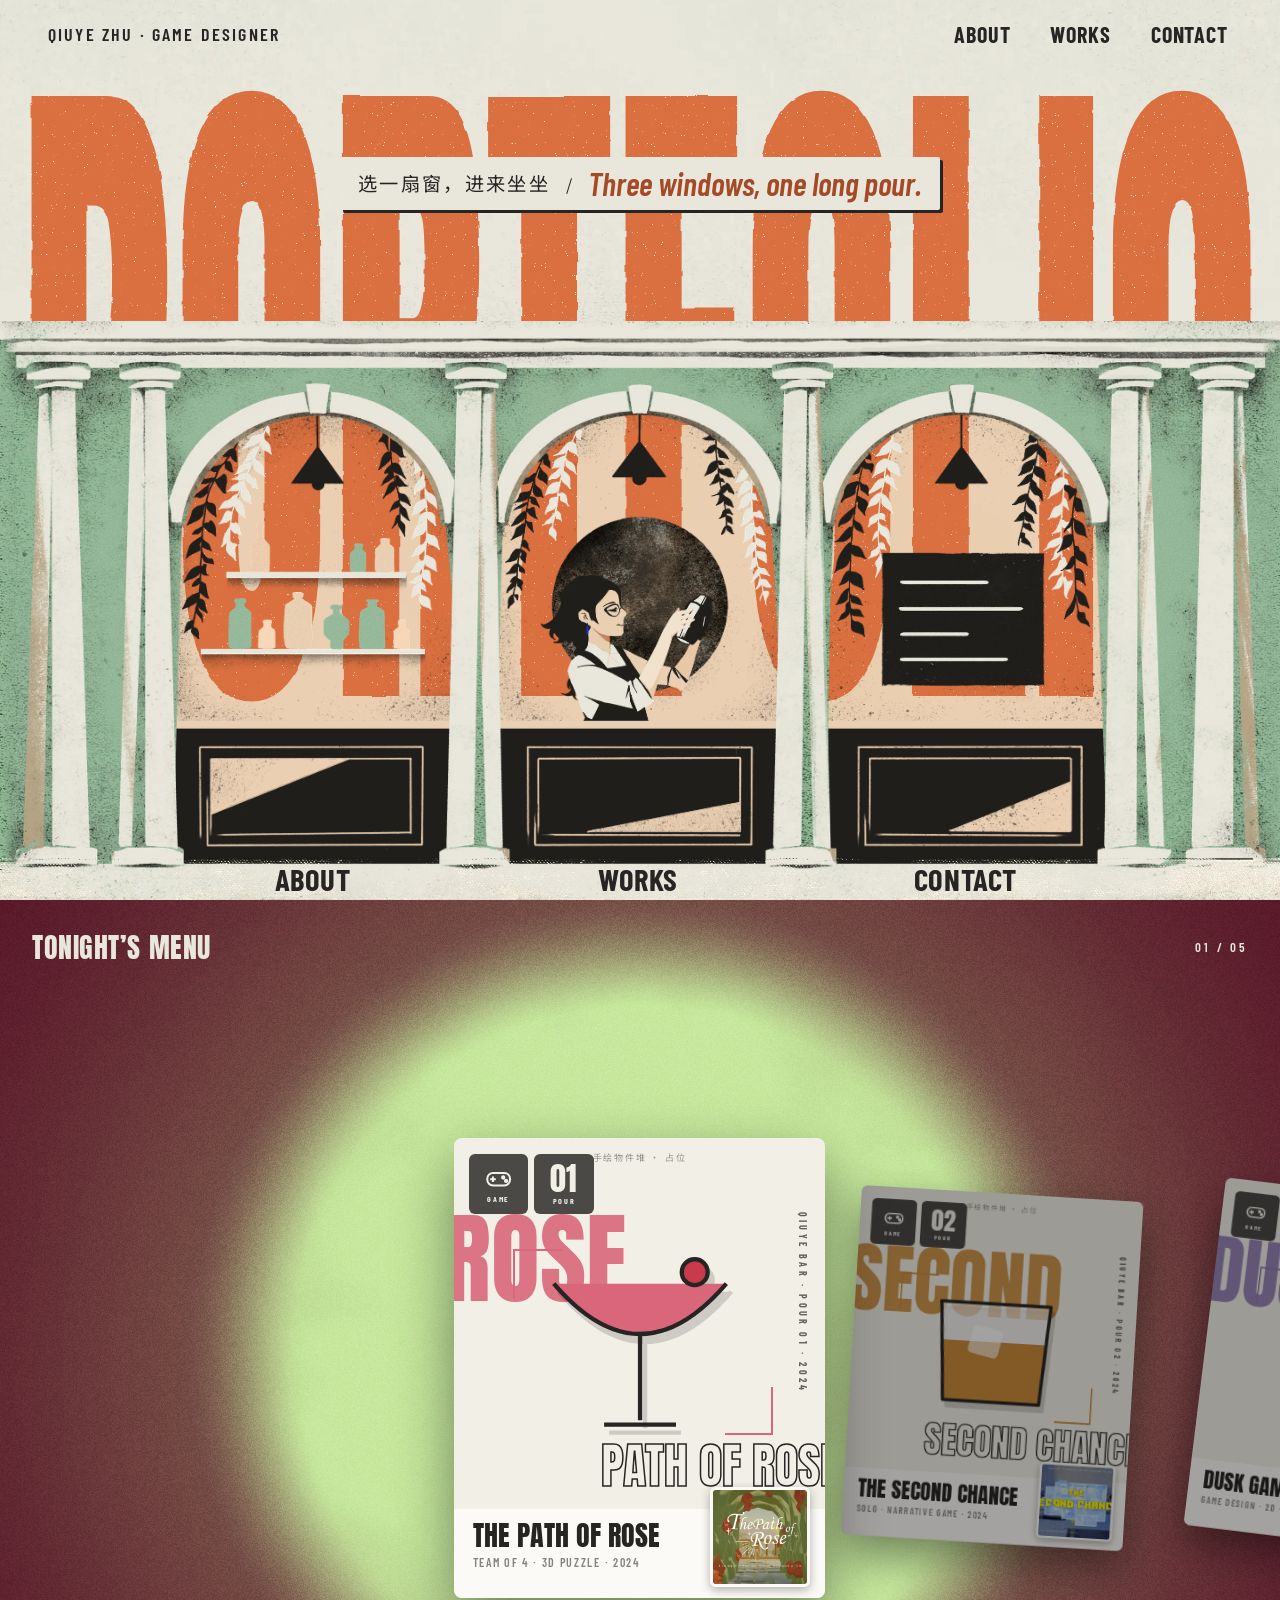
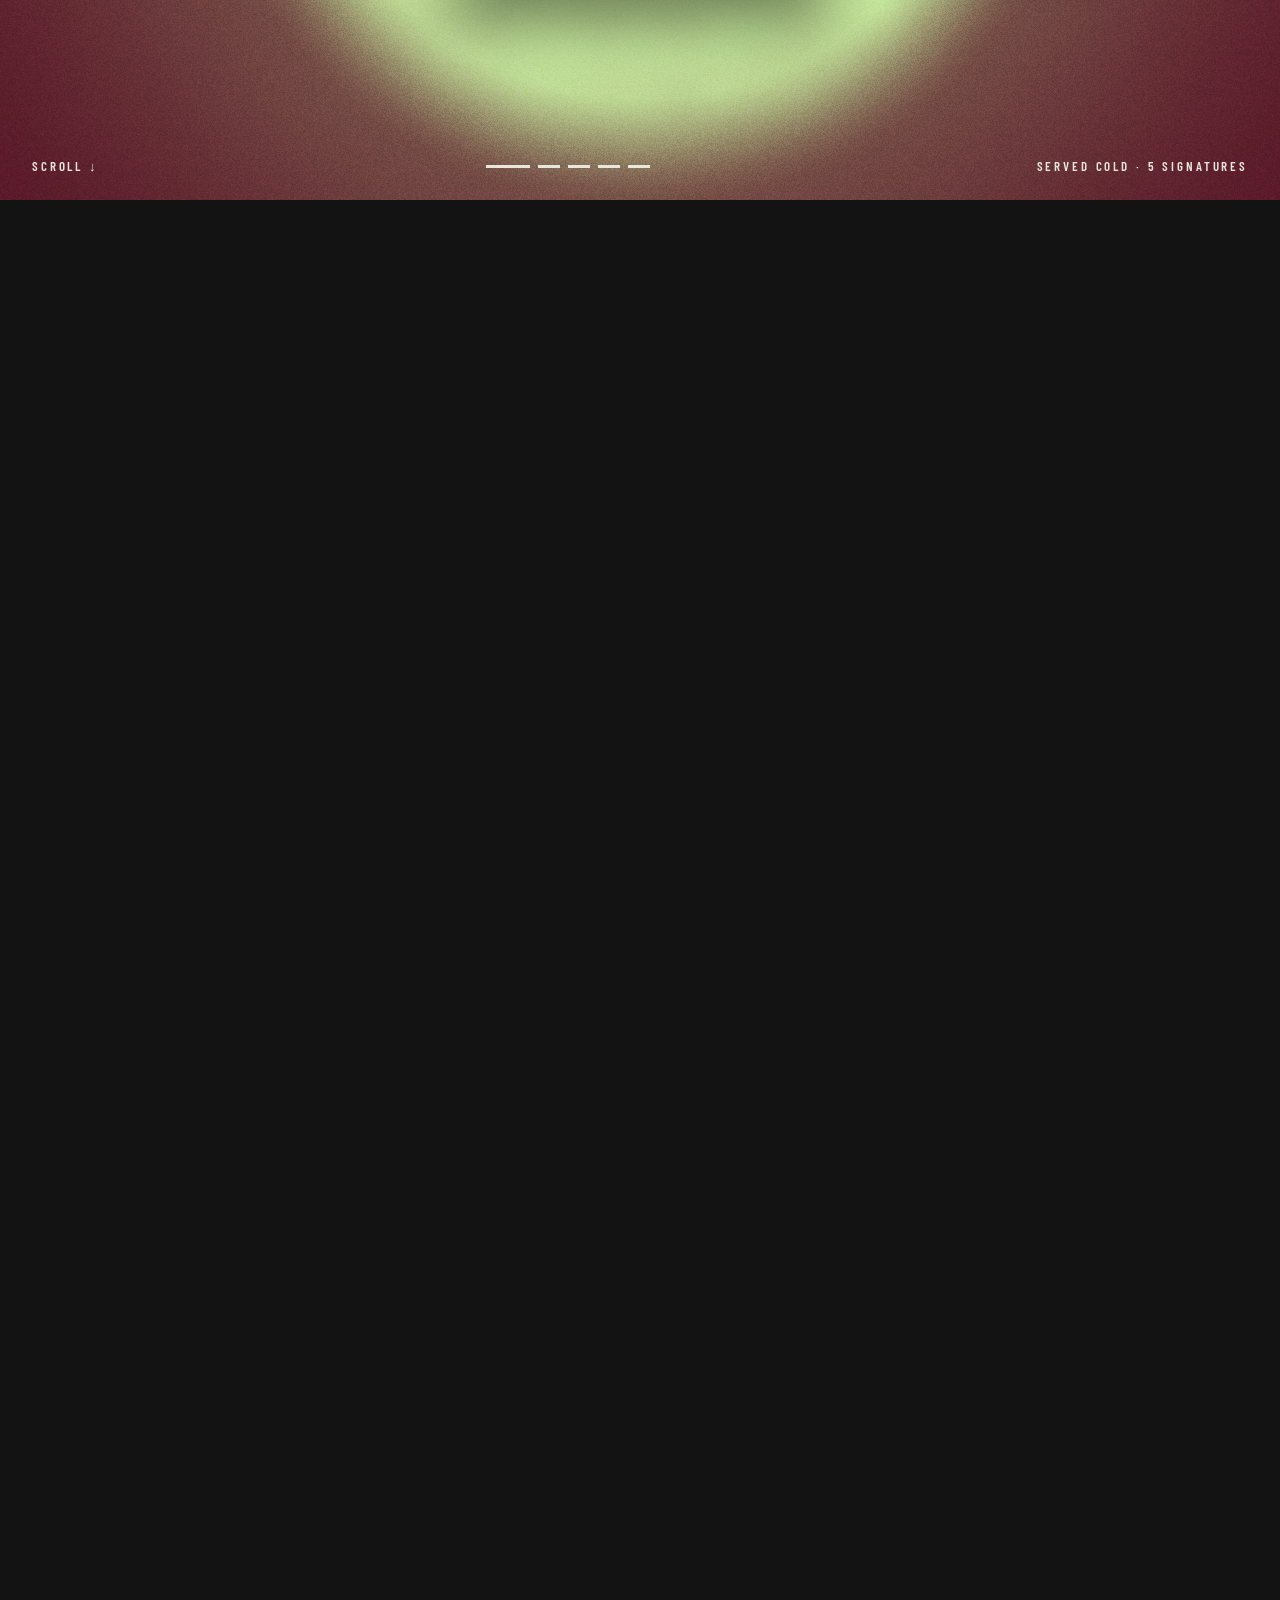
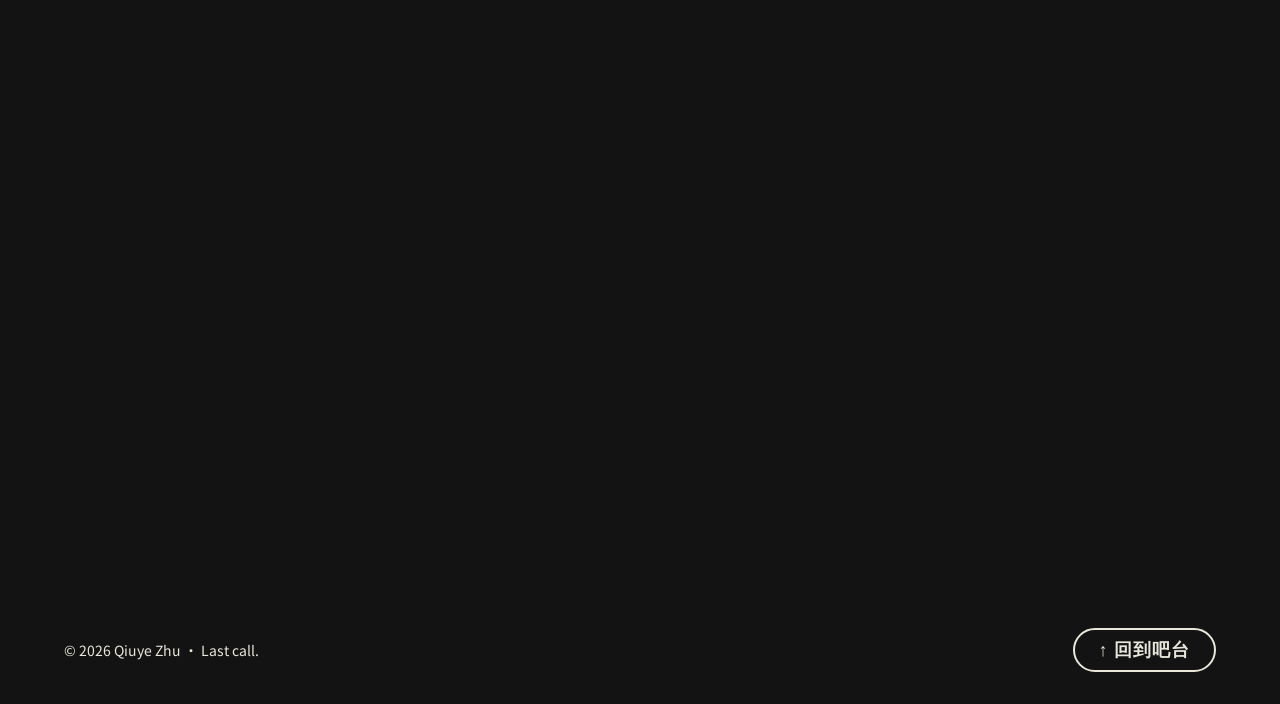
==== commit 9231e765: "8" ====
--- a/index.html
+++ b/index.html
@@ -157,6 +157,6 @@
 </section>
 
 </div>
-<script src="main.js?v=42"></script>
+<script src="main.js?v=43"></script>
 </body>
 </html>
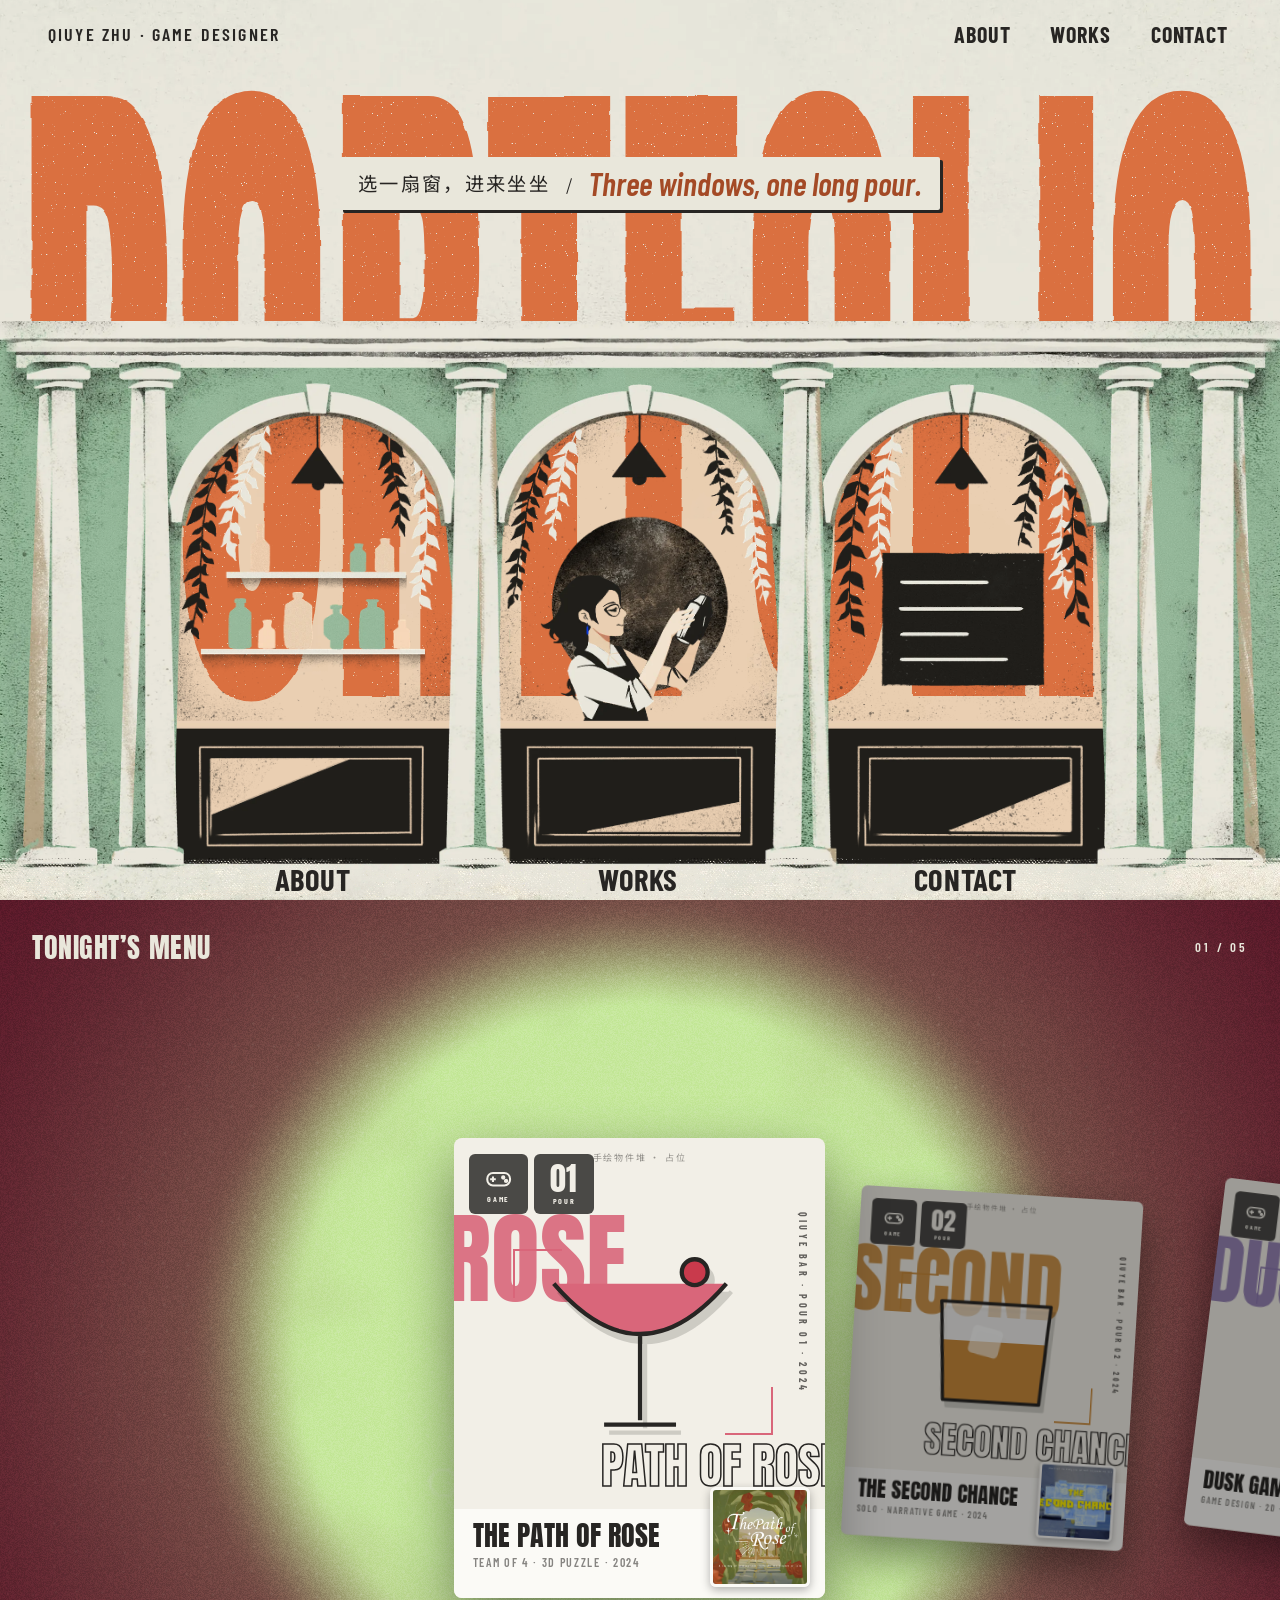
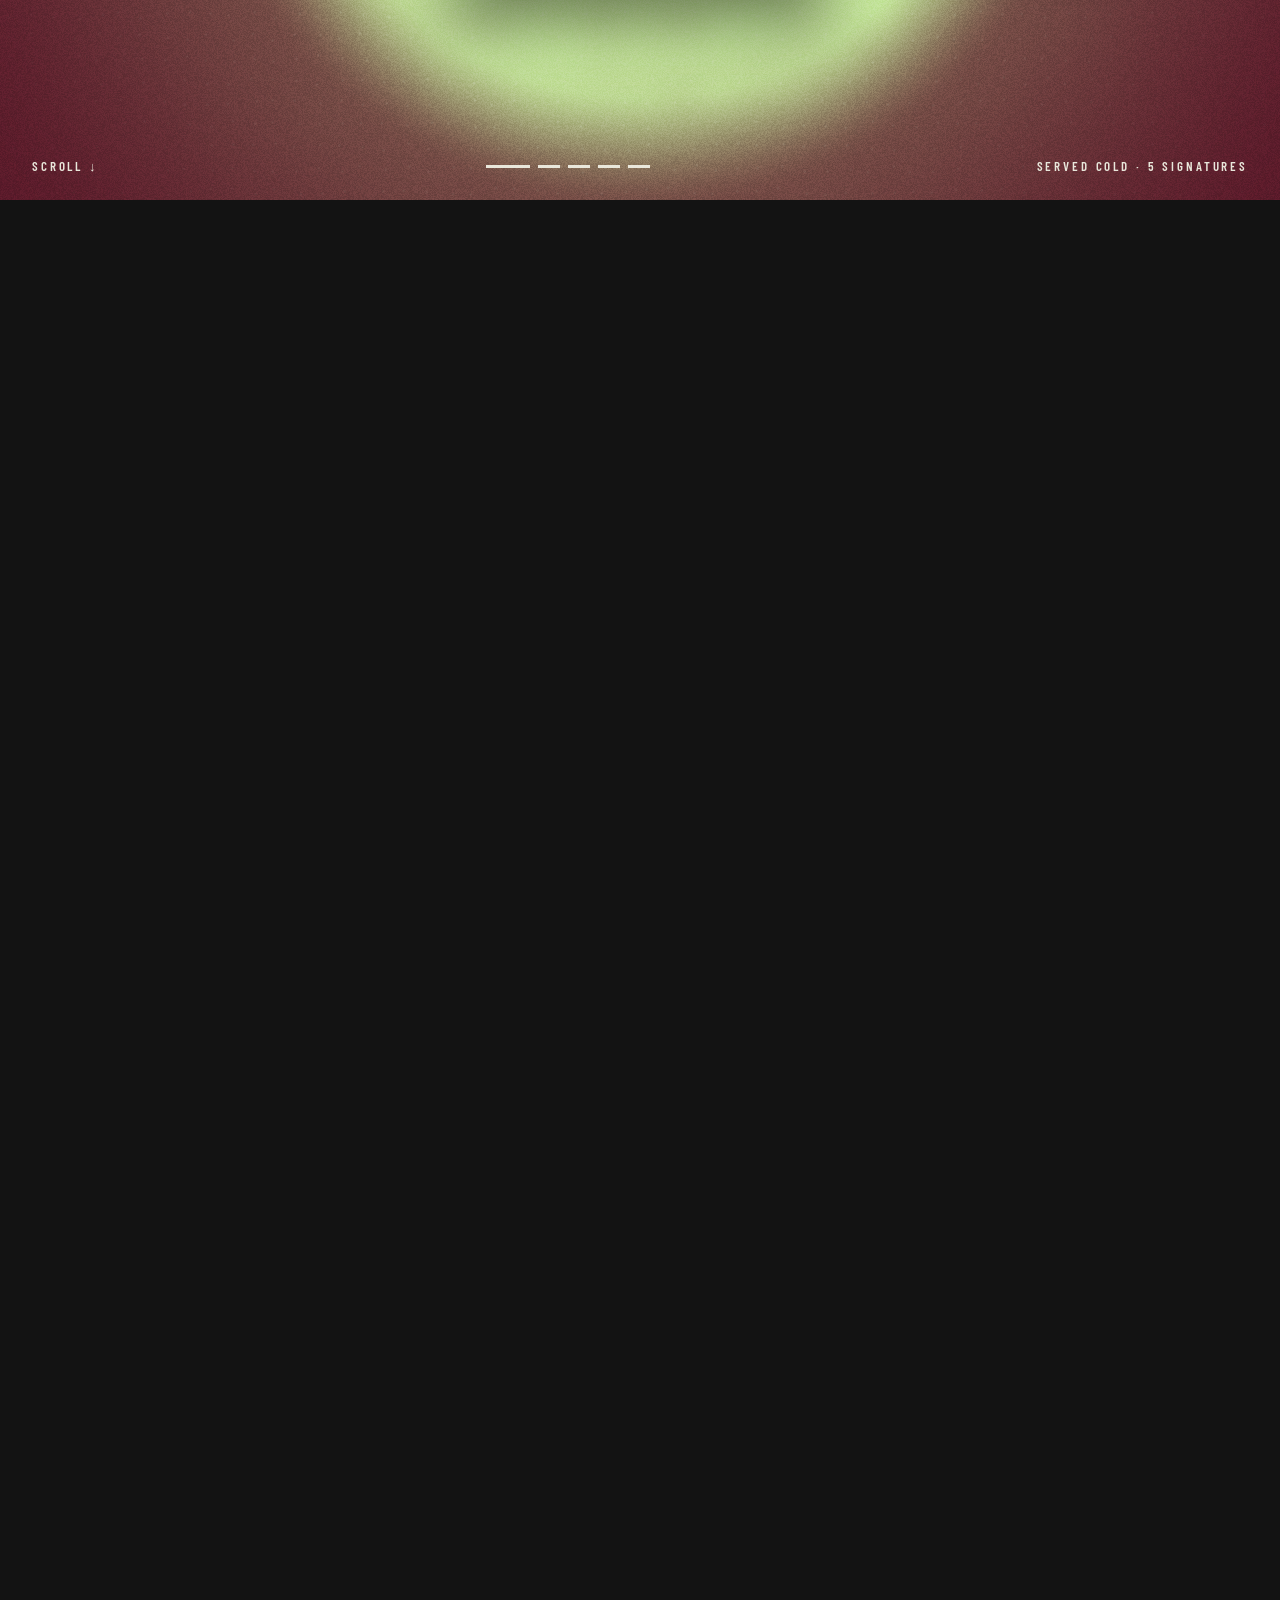
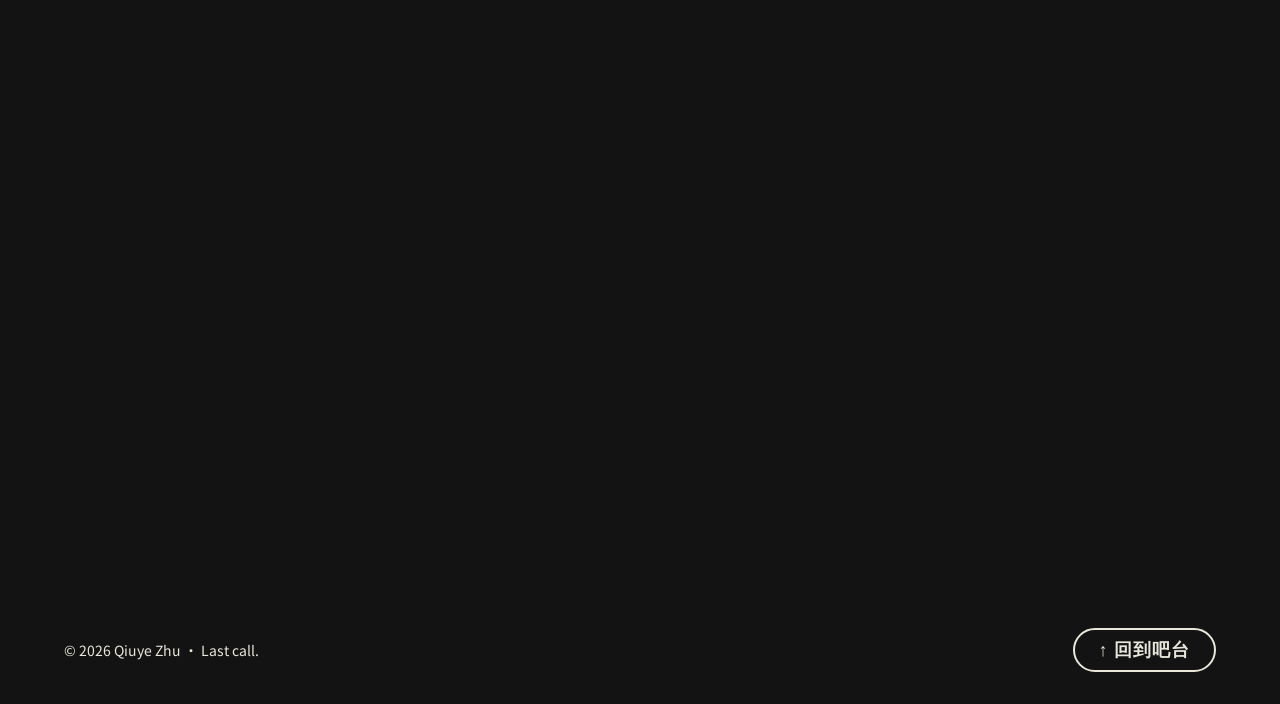
==== commit 533c3df0: "7.1" ====
--- a/index.html
+++ b/index.html
@@ -157,6 +157,6 @@
 </section>
 
 </div>
-<script src="main.js?v=43"></script>
+<script src="main.js?v=45"></script>
 </body>
 </html>
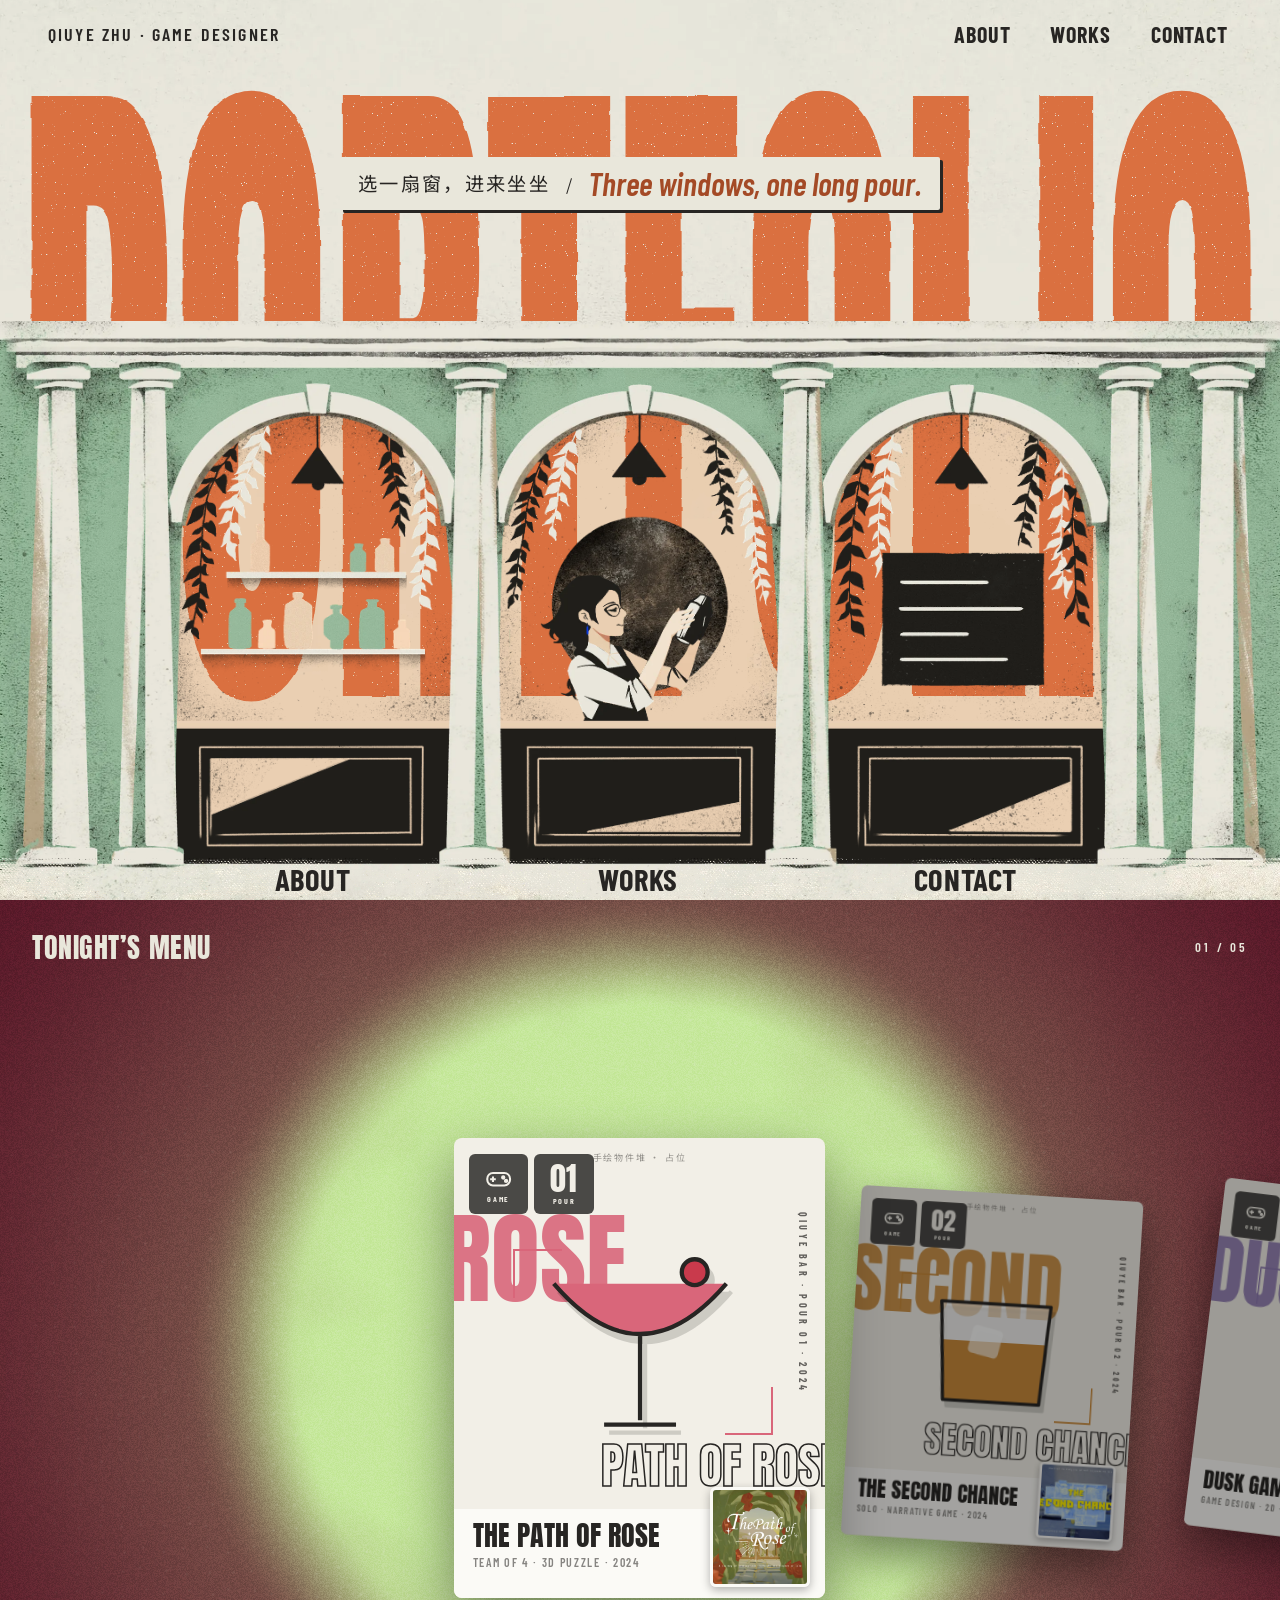
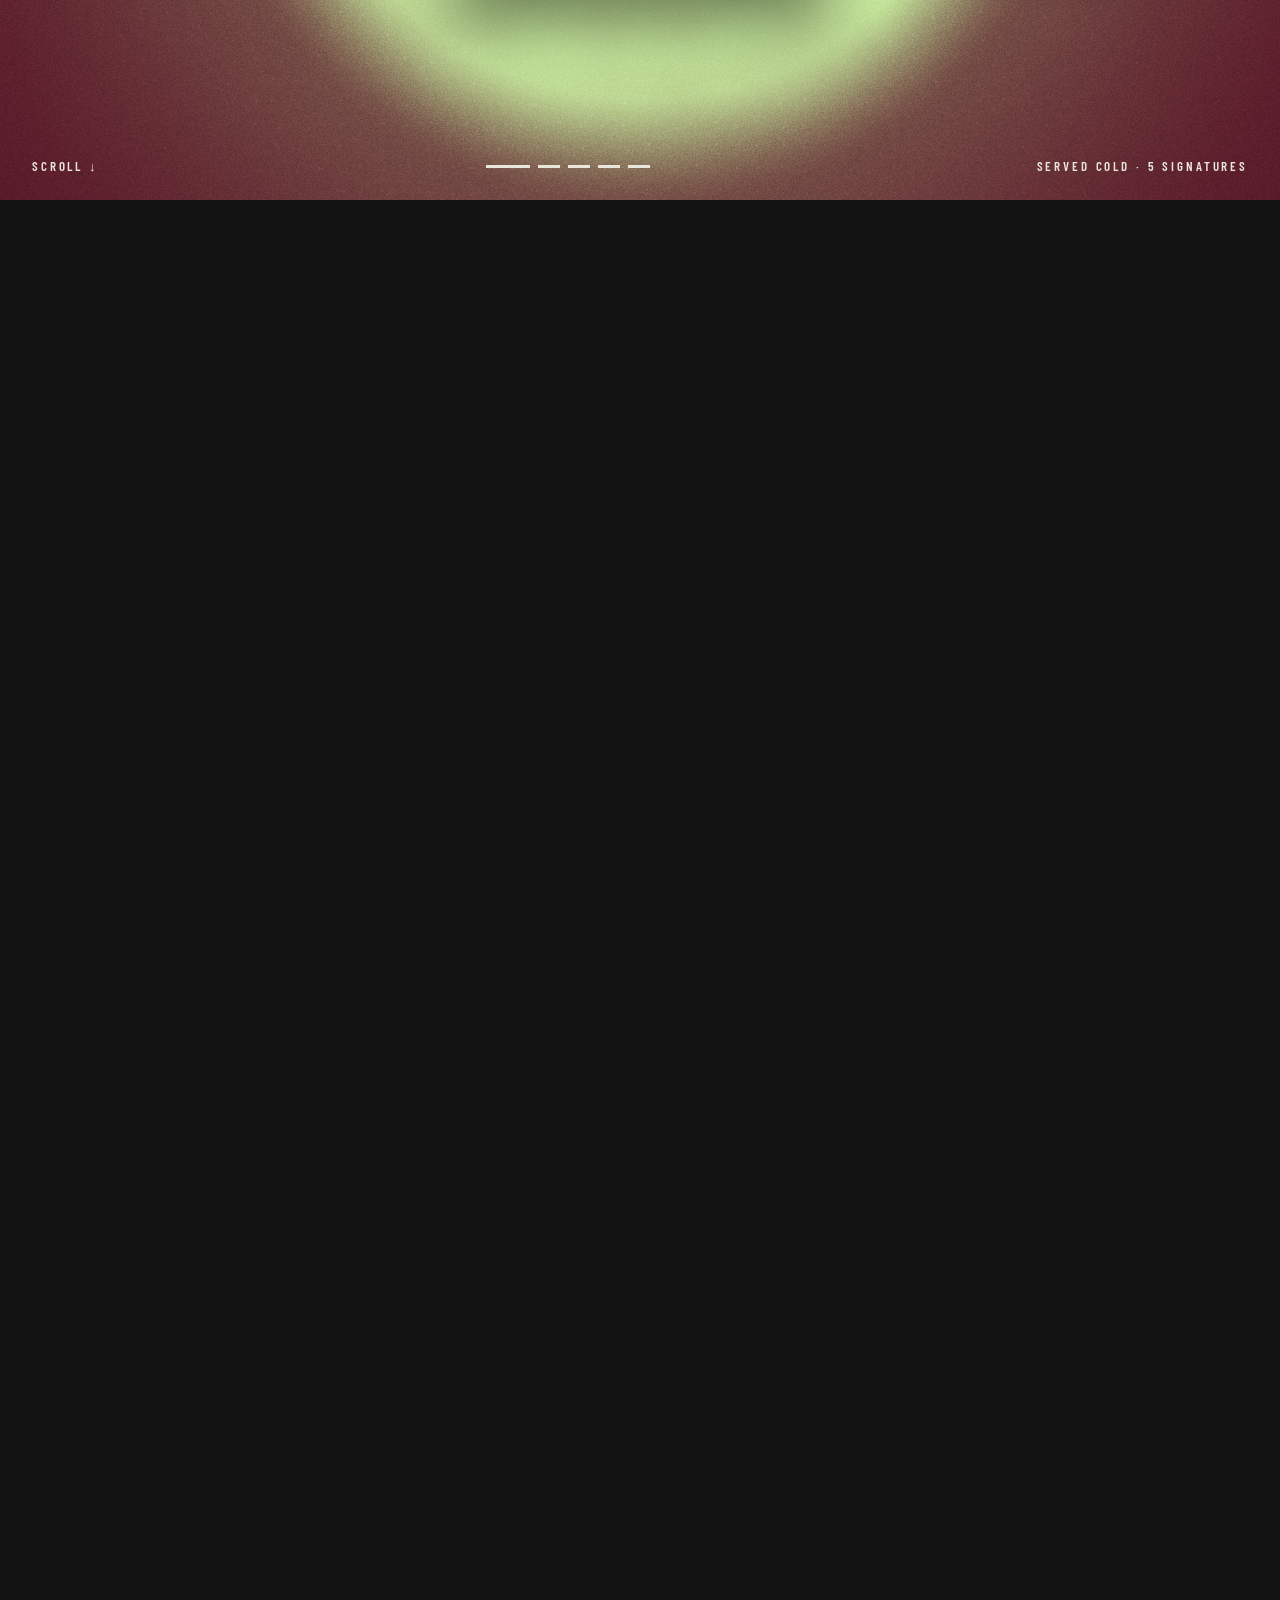
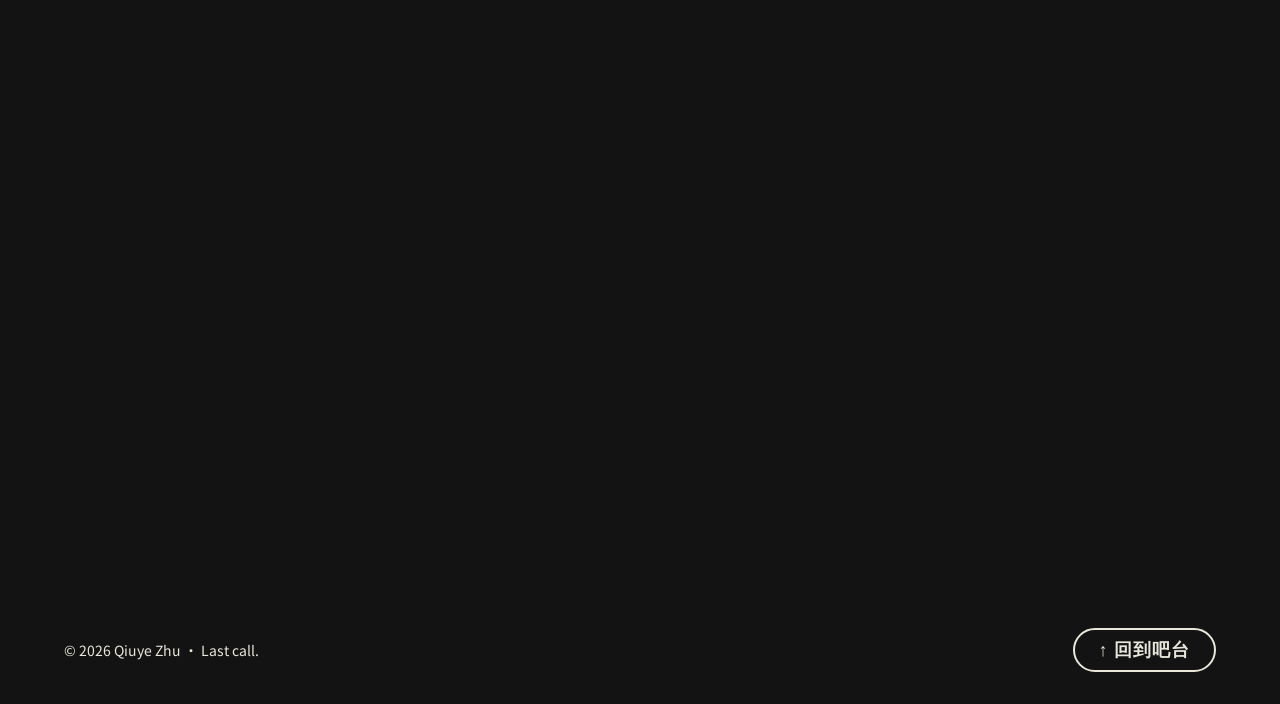
==== commit 33e2c650: "7.3" ====
--- a/index.html
+++ b/index.html
@@ -157,6 +157,6 @@
 </section>
 
 </div>
-<script src="main.js?v=45"></script>
+<script src="main.js?v=46"></script>
 </body>
 </html>
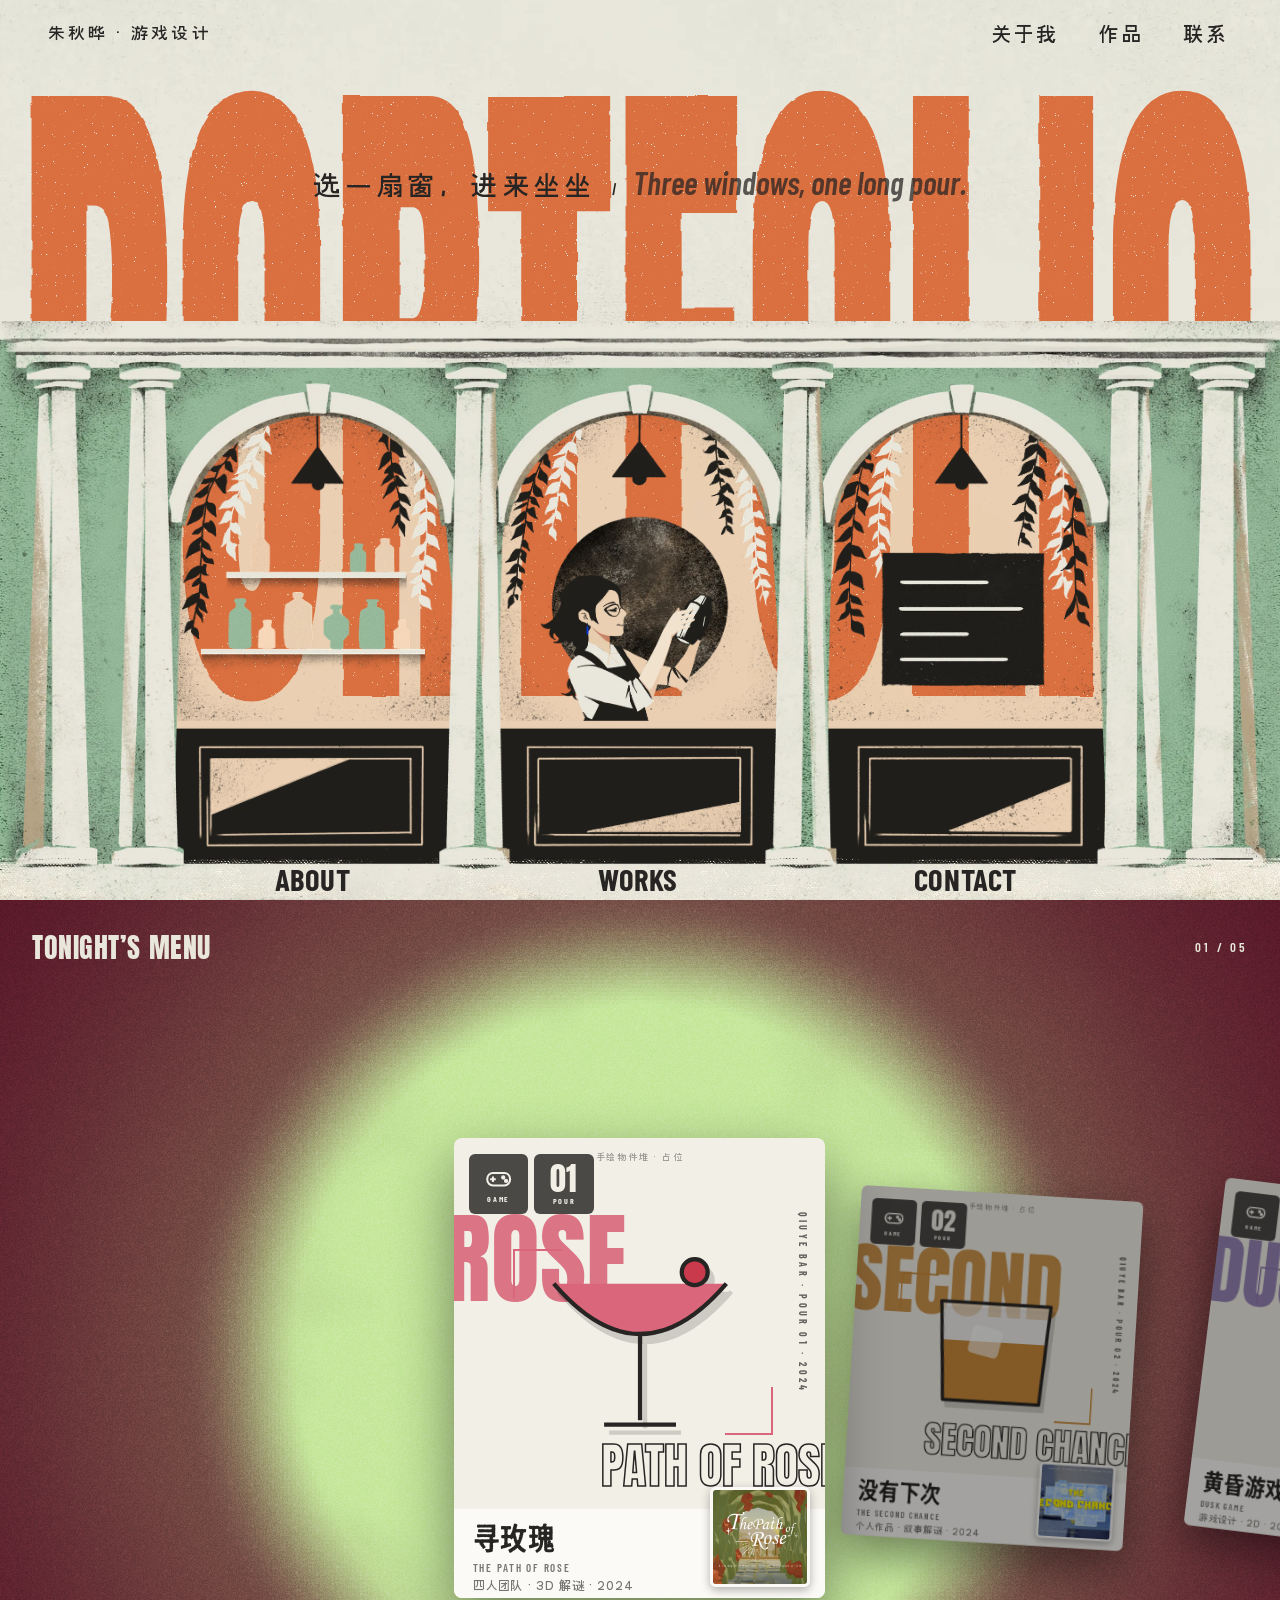
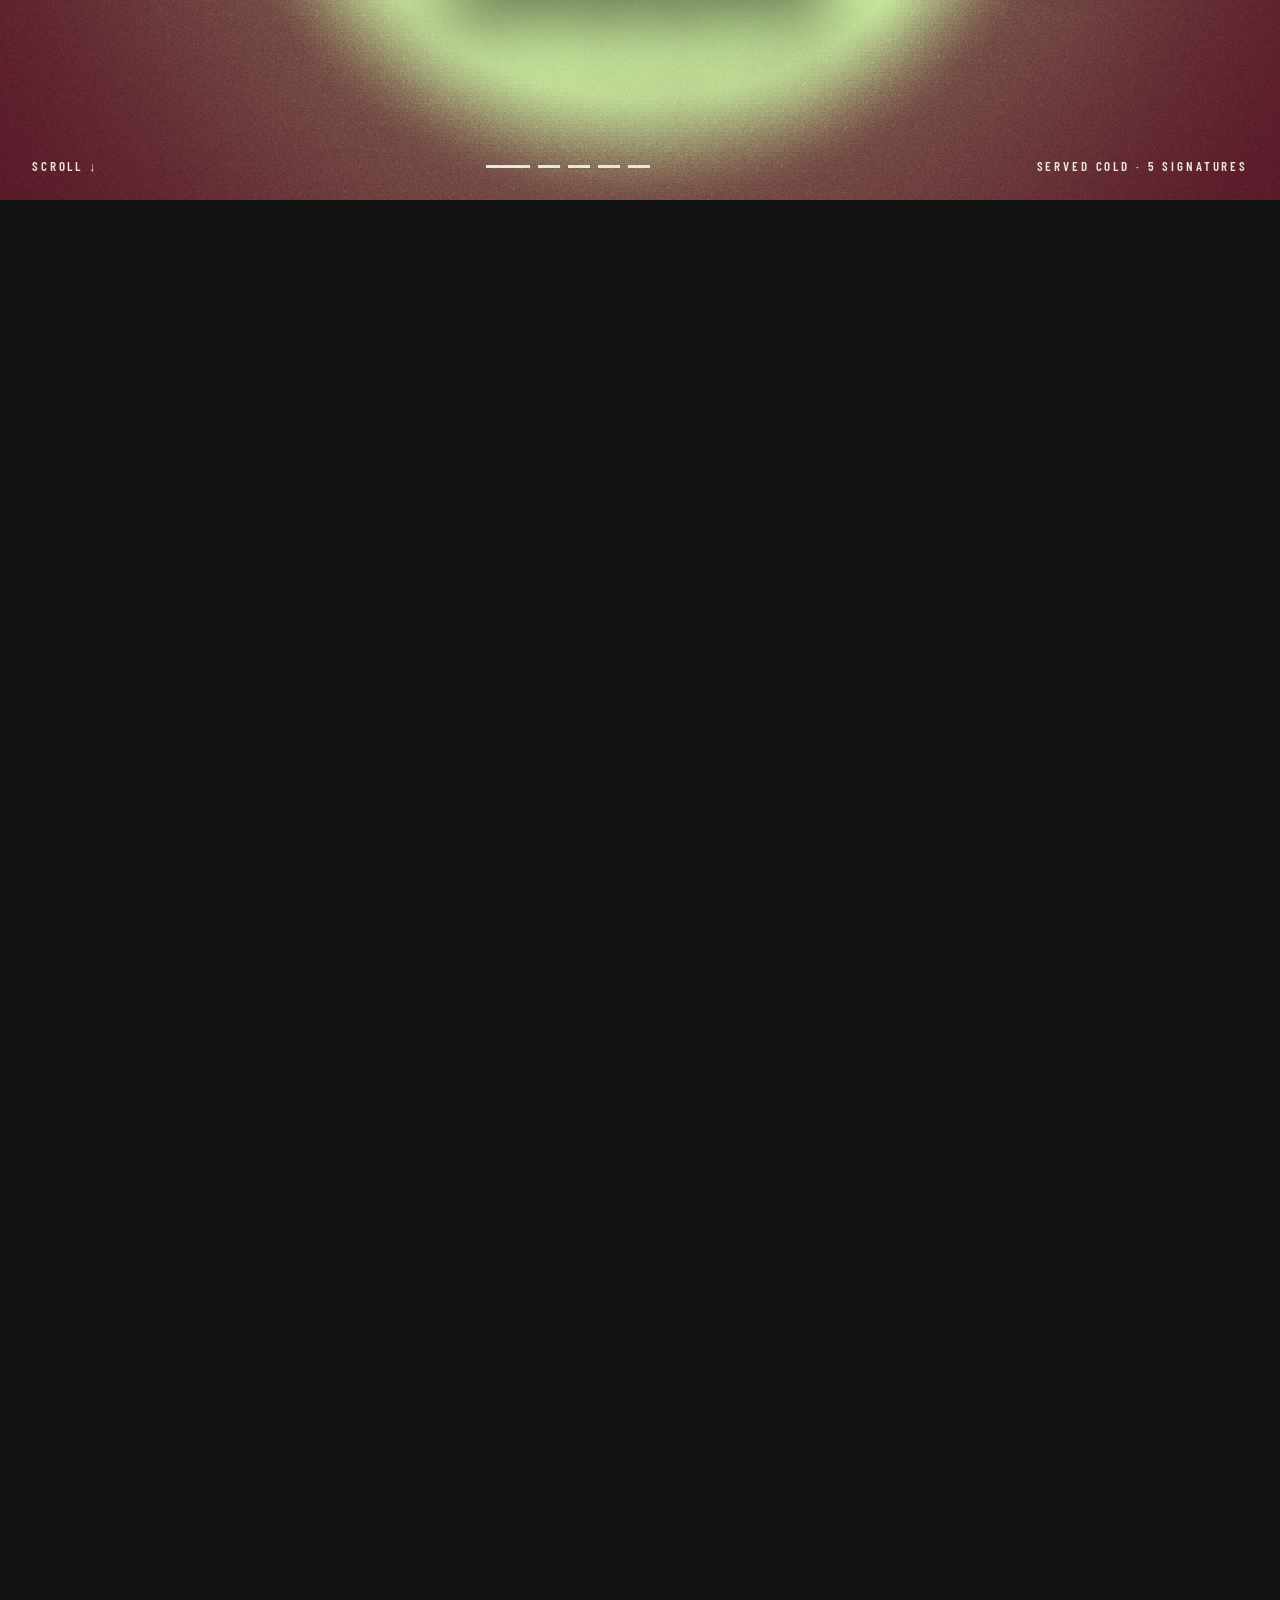
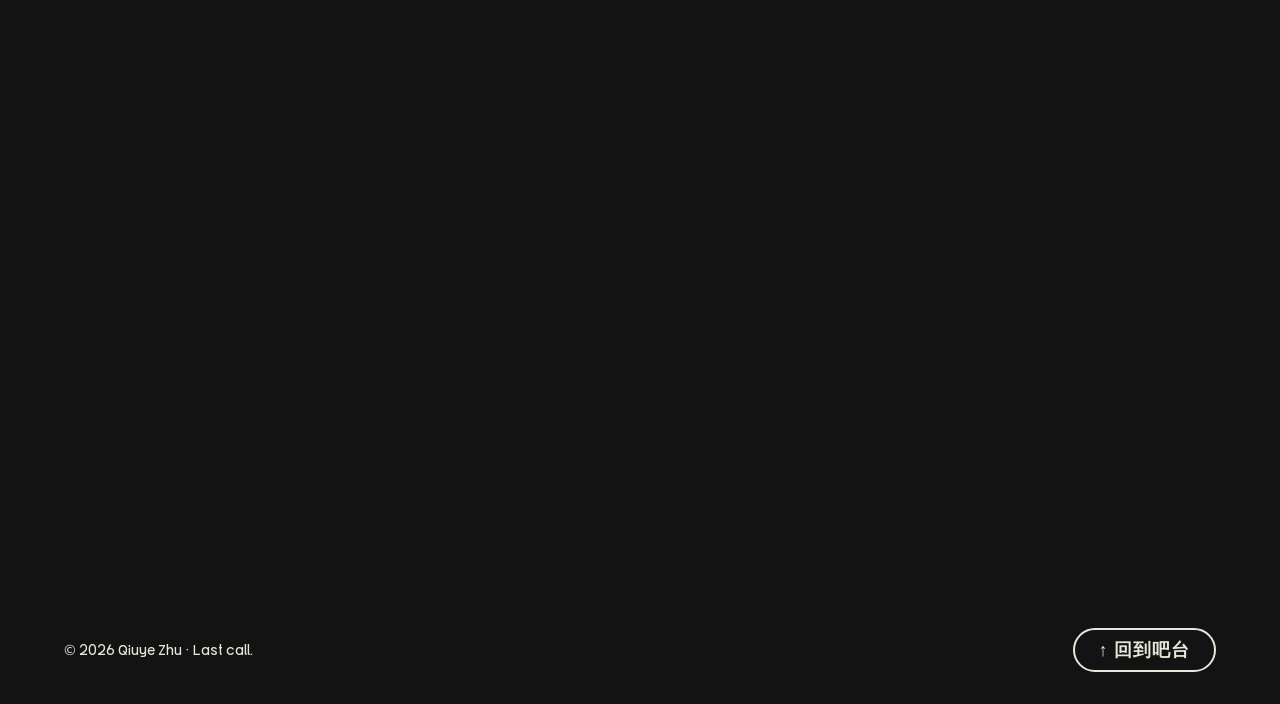
==== commit a136c717: "8" ====
--- a/index.html
+++ b/index.html
@@ -8,7 +8,7 @@
 <link rel="preconnect" href="https://fonts.googleapis.com">
 <link rel="preconnect" href="https://fonts.gstatic.com" crossorigin>
 <link rel="stylesheet" href="https://fonts.googleapis.com/css2?family=Anton&family=Archivo:ital,wght@1,800;1,900&amp;family=Barlow+Condensed:ital,wght@0,500;0,600;0,700;1,500;1,600&amp;family=Noto+Sans+SC:wght@400;500&amp;display=swap">
-<link rel="stylesheet" href="style.css?v=41">
+<link rel="stylesheet" href="style.css?v=42">
 </head>
 <body>
 <div id="root" class="page">
@@ -74,15 +74,15 @@
 </div>
 <div class="attic">
 <div class="topbar">
-<span class="name">QIUYE ZHU · GAME DESIGNER</span>
+<span class="name">朱秋晔 · 游戏设计</span>
 <nav class="nav" aria-label="主导航">
-<button class="navb" type="button" data-go="0">About</button>
-<button class="navb" type="button" data-go="1">Works</button>
-<button class="navb" type="button" data-go="2">Contact</button>
+<button class="navb" type="button" data-go="0">关于我</button>
+<button class="navb" type="button" data-go="1">作品</button>
+<button class="navb" type="button" data-go="2">联系</button>
 </nav>
 </div>
 <div class="title-block">
-<h1 class="sr-only">Qiuye Zhu · Portfolio</h1>
+<h1 class="sr-only">朱秋晔 · 作品集</h1>
 <div class="tagline"><span class="cn">选一扇窗，进来坐坐</span><span aria-hidden="true">/</span><span class="en">Three windows, one long pour.</span></div>
 </div>
 </div>
@@ -157,6 +157,6 @@
 </section>
 
 </div>
-<script src="main.js?v=46"></script>
+<script src="main.js?v=47"></script>
 </body>
 </html>
--- a/style.css
+++ b/style.css
@@ -1,3 +1,7 @@
+/* Chinese type: 拾陆旧黑 for reading, 寒蝉活黑体 (condensed bold, letterpress edges) for Chinese headlines.
+   Both are subsets — rebuild with tools/build_fonts.py after changing any Chinese text. */
+@font-face { font-family: 'JiuHei'; src: url('assets/fonts/jiuhei.woff2') format('woff2'); font-display: swap; }
+@font-face { font-family: 'HuoHei'; src: url('assets/fonts/huohei.woff2') format('woff2'); font-display: swap; }
 /* ---------- Base ---------- */
 :root {
   --ink: #272523;
@@ -15,7 +19,7 @@
 html, body { margin: 0; background: var(--ink); }
 html, body, * { scrollbar-width: none; -ms-overflow-style: none; }
 html::-webkit-scrollbar, body::-webkit-scrollbar, *::-webkit-scrollbar { display: none; width: 0; height: 0; }
-body { color: var(--ink); font-family: 'Noto Sans SC', system-ui, sans-serif; }
+body { color: var(--ink); font-family: 'JiuHei', 'Noto Sans SC', system-ui, sans-serif; }
 img { display: block; }
 .page { min-width: 1200px; display: flex; flex-direction: column; }
 .serif-italic { font-family: 'Archivo', sans-serif; font-style: italic; }
@@ -46,18 +50,18 @@
 /* attic title */
 .attic { position: absolute; left: 50%; top: 0; width: var(--sw); height: var(--ah); transform: translateX(-50%); padding: 0 48px; display: flex; flex-direction: column; align-items: center; justify-content: center; text-align: center; }
 .topbar { position: absolute; left: 48px; right: 48px; top: 12px; display: flex; justify-content: space-between; align-items: center; }
-.name { font-family: 'Barlow Condensed', sans-serif; font-weight: 600; font-size: 18px; line-height: 24px; letter-spacing: .12em; }
+.name { font-family: 'JiuHei', 'Noto Sans SC', sans-serif; font-weight: 400; font-size: 17px; line-height: 24px; letter-spacing: .18em; }
 .nav { display: flex; gap: 32px; align-items: center; }
-.navb { font-family: 'Barlow Condensed', sans-serif; font-weight: 700; font-size: 22px; line-height: 24px; letter-spacing: .04em; color: var(--ink); background: transparent; border: 0; min-height: 44px; padding: 0 4px; cursor: pointer; text-transform: uppercase; }
+.navb { font-family: 'JiuHei', 'Noto Sans SC', sans-serif; font-weight: 400; font-size: 20px; line-height: 24px; letter-spacing: .12em; color: var(--ink); background: transparent; border: 0; min-height: 44px; padding: 0 4px; cursor: pointer; text-transform: uppercase; }
 .navb:hover { color: var(--orange-dark); }
 .navb:focus-visible { outline: 2px solid var(--ink); outline-offset: 4px; }
 .title-block { position: relative; display: flex; flex-direction: column; align-items: center; gap: calc(var(--ah) * .03); padding-top: calc(var(--ah) * .11); }
 .title-block h1 { position: relative; margin: 0; font-family: 'Archivo', sans-serif; font-style: italic; font-weight: 900; font-size: calc(var(--ah) * .328); line-height: 1; letter-spacing: -.02em; color: var(--ink); text-shadow: calc(var(--ah) * .011) calc(var(--ah) * .011) 0 var(--orange); }
 .burst { position: absolute; right: calc(var(--ah) * -.28); top: calc(var(--ah) * .11); width: calc(var(--ah) * .56); }
 .sparks { position: absolute; left: calc(var(--ah) * -.24); top: calc(var(--ah) * .082); width: calc(var(--ah) * .28); }
-.tagline { display: flex; align-items: center; gap: 16px; position: relative; z-index: 2; background: #E9E7DB; padding: 6px 18px; border-radius: 2px; box-shadow: 3px 3px 0 var(--ink); }
-.tagline .cn { font-size: max(14px, calc(var(--ah) * .06)); line-height: 1.5; letter-spacing: .12em; }
-.tagline .en { font-family: 'Barlow Condensed', sans-serif; font-style: italic; font-weight: 600; font-size: max(20px, calc(var(--ah) * .1)); line-height: 1.3; color: var(--orange-dark); }
+.tagline { display: flex; align-items: baseline; gap: 16px; position: relative; z-index: 2; color: var(--ink); }
+.tagline .cn { font-family: 'JiuHei', 'Noto Sans SC', sans-serif; font-size: max(18px, calc(var(--ah) * .085)); line-height: 1.4; letter-spacing: .16em; }
+.tagline .en { font-family: 'Barlow Condensed', sans-serif; font-style: italic; font-weight: 600; font-size: max(20px, calc(var(--ah) * .1)); line-height: 1.3; color: var(--ink); opacity: .75; }
 
 /* windows + labels */
 .win { position: absolute; background: transparent; border: 0; padding: 0; margin: 0; cursor: pointer; border-radius: 50% 50% 0 0 / 29.6% 29.6% 0 0; }
@@ -239,15 +243,16 @@
 .wc .bt.front { right: -4%; bottom: 6%; font-size: calc(var(--cw) * .13); color: transparent; -webkit-text-stroke: 1.5px #272523; }
 .wc .bt.vert { right: 5%; top: 20%; writing-mode: vertical-rl; font-family: 'Barlow Condensed', sans-serif; font-weight: 700; font-size: 10px; letter-spacing: .32em; color: #272523; opacity: .7; }
 .wc .pile { position: absolute; width: 62%; left: 19%; top: 12%; filter: drop-shadow(5px 8px 0 rgba(39,37,35,.18)); }
-.wc .ph { position: absolute; left: 0; right: 0; top: 3.5%; text-align: center; font-family: 'Noto Sans SC', sans-serif; font-size: 9px; letter-spacing: .2em; color: #272523; opacity: .45; }
+.wc .ph { position: absolute; left: 0; right: 0; top: 3.5%; text-align: center; font-family: 'JiuHei', 'Noto Sans SC', sans-serif; font-size: 9px; letter-spacing: .2em; color: #272523; opacity: .45; }
 .wc .mk { position: absolute; border: 0 solid var(--c); width: 13%; height: 13%; }
 .wc .mk.a { left: 16%; top: 30%; border-width: 2px 0 0 2px; } .wc .mk.b { right: 14%; bottom: 20%; border-width: 0 2px 2px 0; }
 .wc .badges { position: absolute; left: 4%; top: 3.5%; display: flex; gap: 6px; z-index: 3; }
 .wc .bd { height: calc(var(--cw) * .16); aspect-ratio: 1; border-radius: 6px; background: rgba(39,37,35,.82); display: flex; flex-direction: column; align-items: center; justify-content: center; color: #F2EFE7; font-family: 'Anton', sans-serif; font-size: calc(var(--cw) * .085); line-height: 1; }
 .wc .bd small { font-family: 'Barlow Condensed', sans-serif; font-weight: 700; font-size: 8px; letter-spacing: .2em; margin-top: 3px; }
 .wc-bar { position: absolute; left: 0; right: 0; bottom: 0; height: calc(var(--cw) * .24); background: #FBFAF6; padding: calc(var(--cw) * .035) 5% 0; color: #272523; }
-.wc-bar h3 { margin: 0; font-family: 'Anton', sans-serif; font-weight: 400; font-size: calc(var(--cw) * .075); line-height: 1; text-transform: uppercase; max-width: 68%; }
-.wc-bar p { margin: 5px 0 0; font-family: 'Barlow Condensed', sans-serif; font-size: 12px; font-weight: 600; letter-spacing: .14em; opacity: .55; }
+.wc-bar h3 { margin: 0; font-family: 'HuoHei', 'Anton', sans-serif; font-weight: 400; font-size: calc(var(--cw) * .085); line-height: 1.05; max-width: 68%; letter-spacing: .02em; }
+.wc-bar p { margin: 5px 0 0; font-family: 'JiuHei', 'Noto Sans SC', sans-serif; font-size: 12px; letter-spacing: .08em; opacity: .62; max-width: 68%; line-height: 1.5; }
+.wc-bar p .en { display: block; font-family: 'Barlow Condensed', sans-serif; font-weight: 600; font-size: 11px; letter-spacing: .16em; text-transform: uppercase; }
 .wc-th { position: absolute; right: 4%; bottom: calc(var(--cw) * .03); width: calc(var(--cw) * .27); aspect-ratio: 1; border-radius: 6px; overflow: hidden; border: 3px solid #FBFAF6; box-shadow: 0 3px 10px rgba(0,0,0,.3); z-index: 3; }
 .wc-th img { width: 100%; height: 100%; object-fit: cover; display: block; }
 @media (prefers-reduced-motion: reduce) { .w-track.drop .wc-in { animation: none; } }
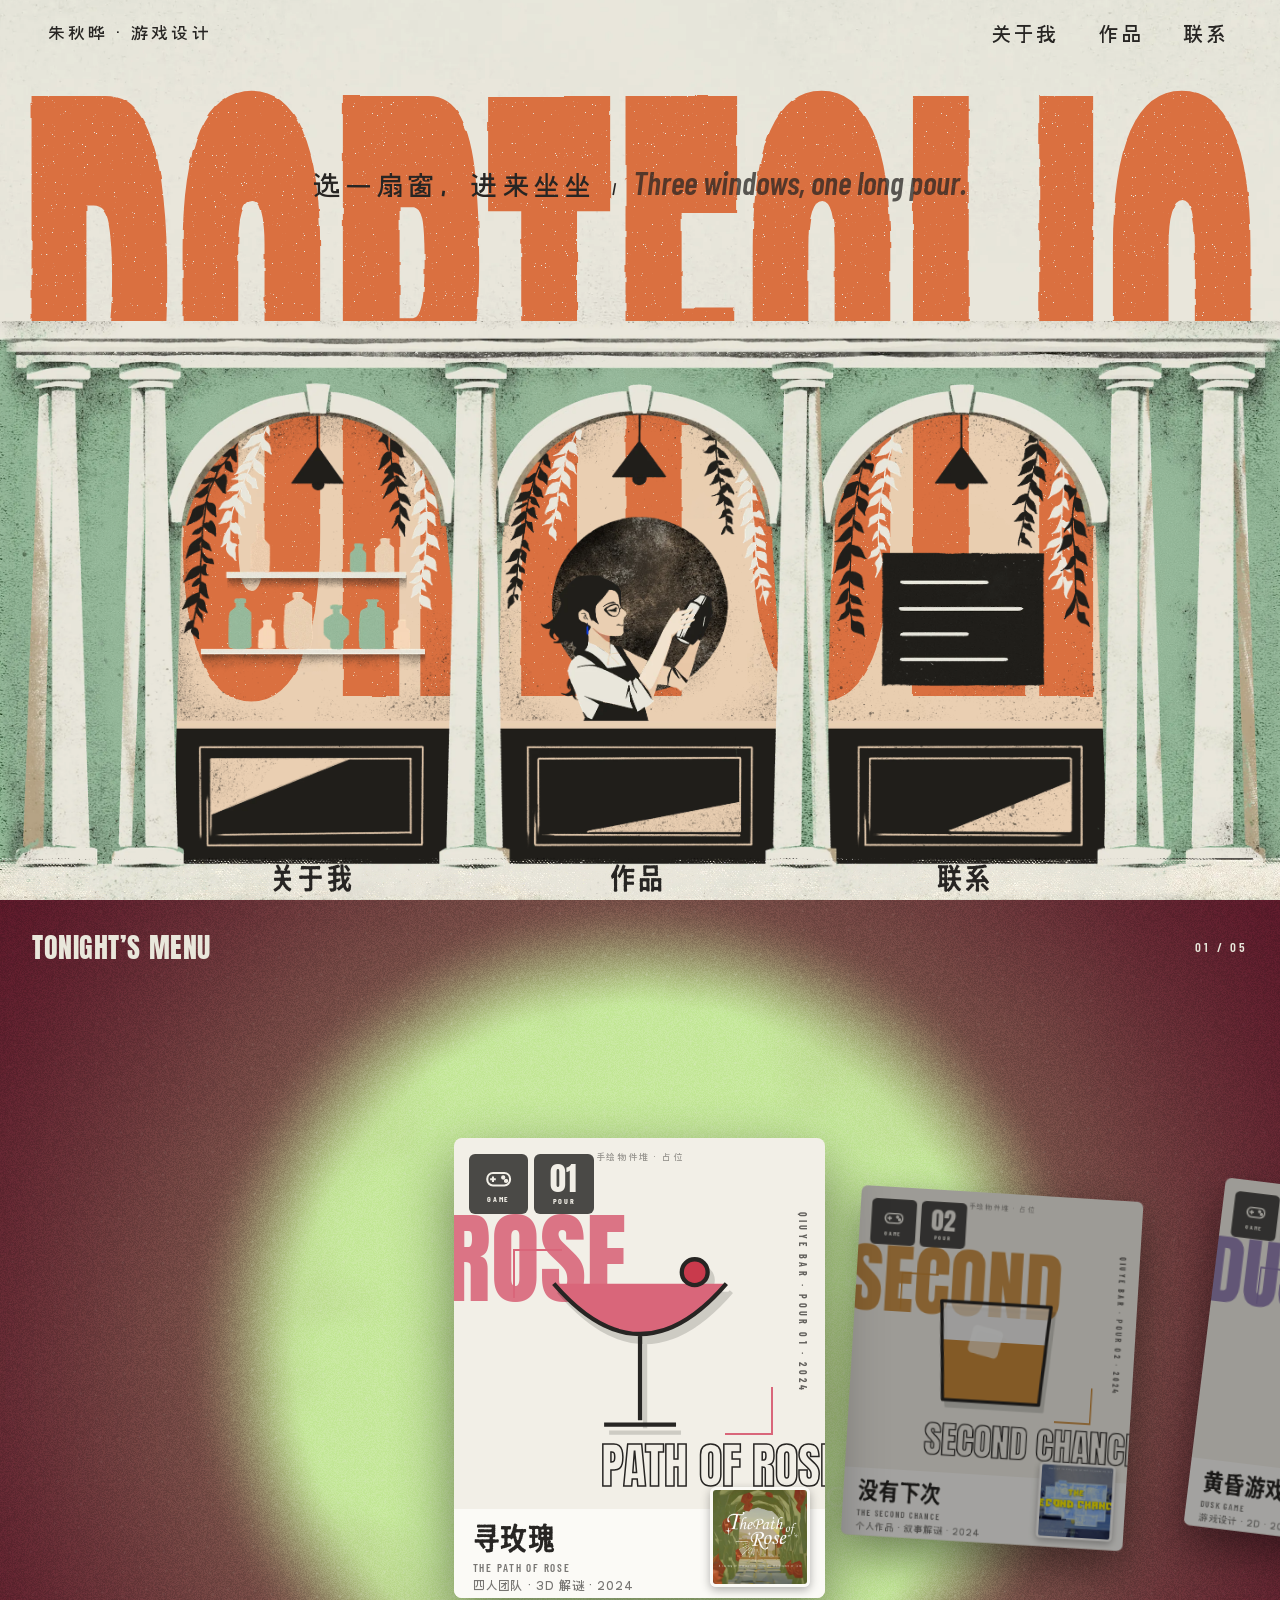
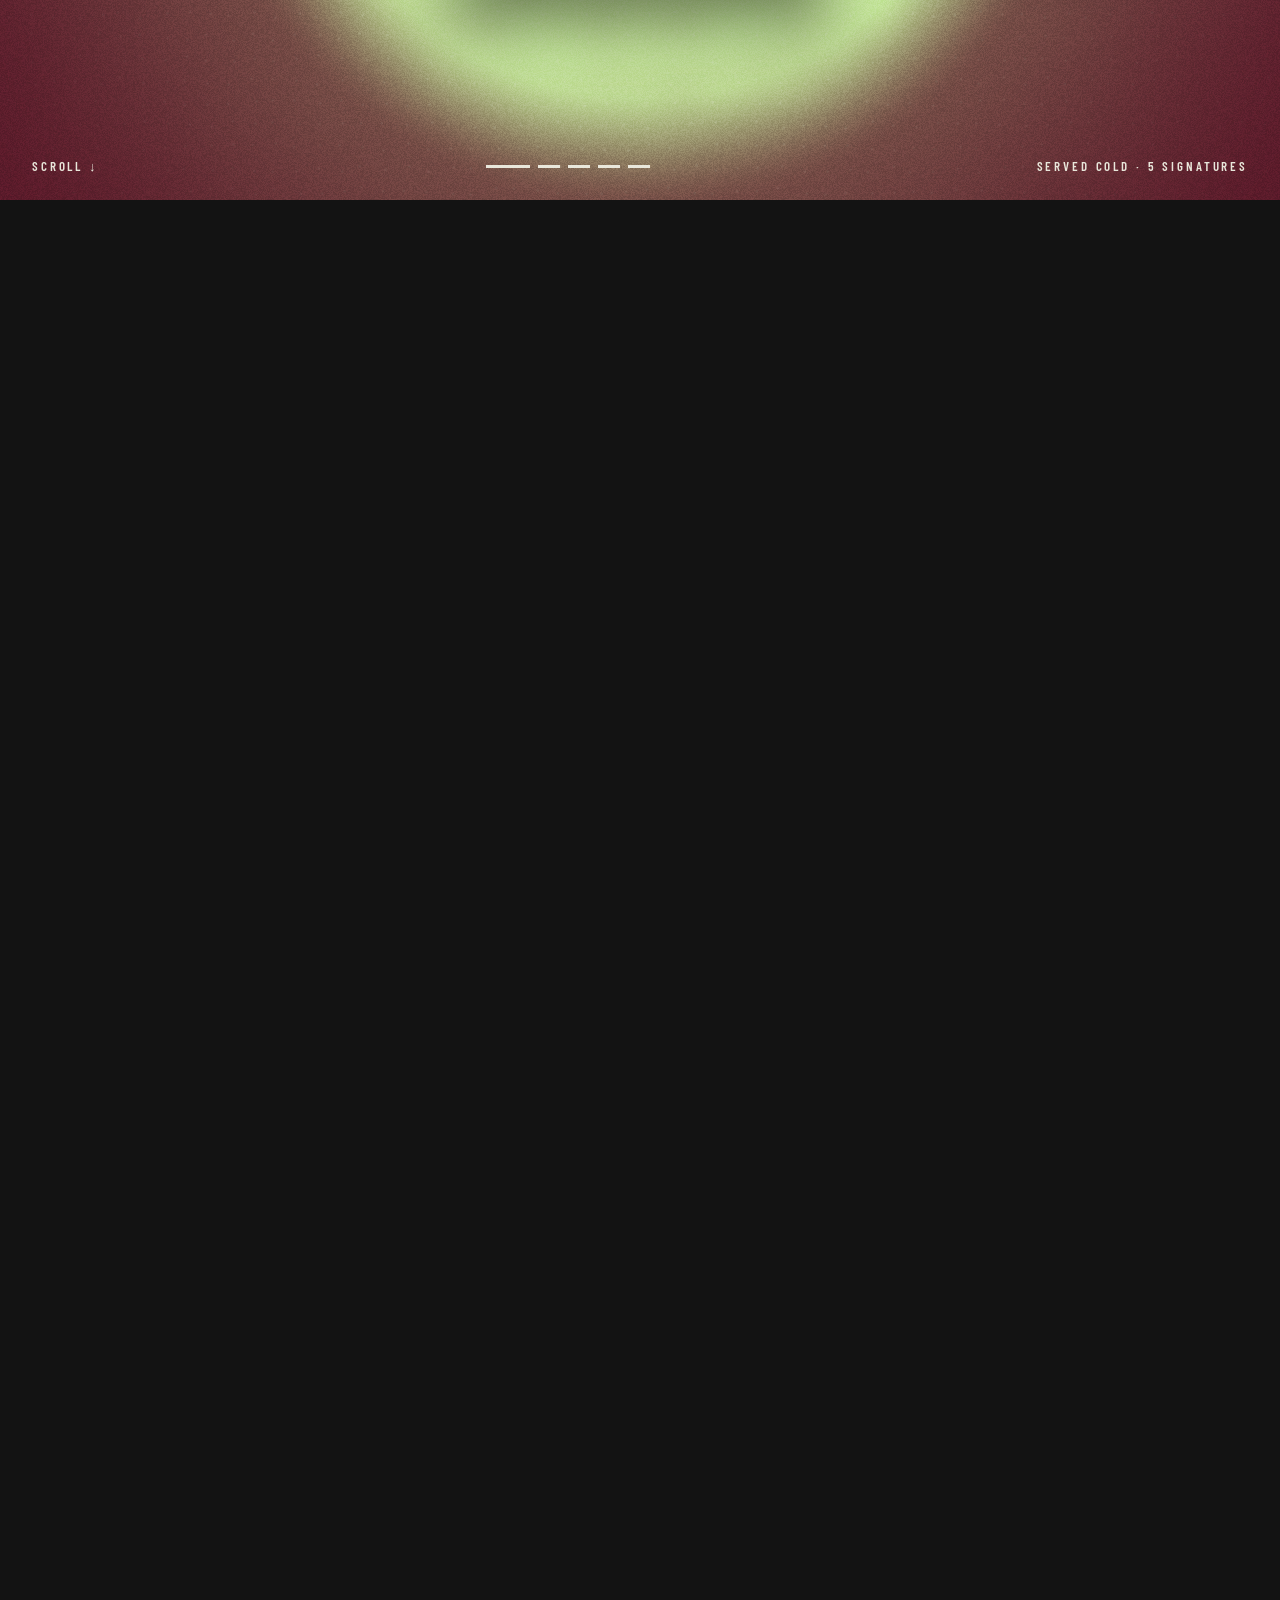
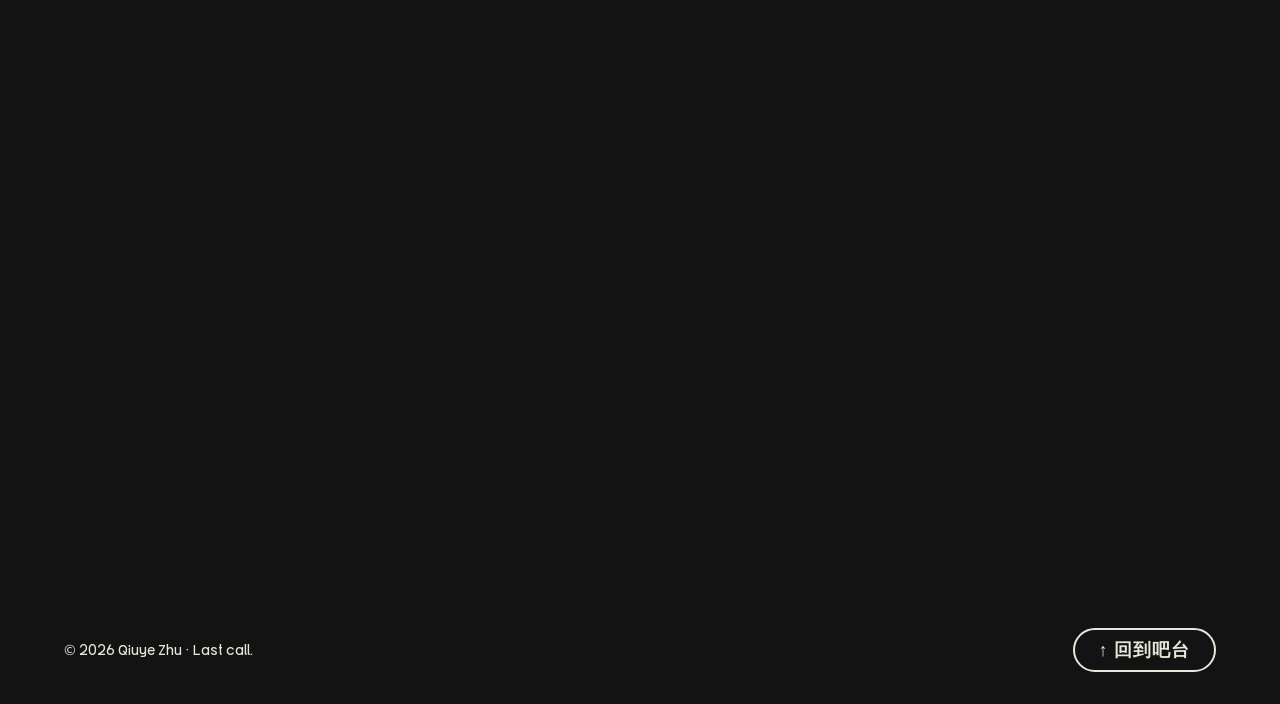
==== commit 37a950db: "8.1" ====
--- a/index.html
+++ b/index.html
@@ -8,7 +8,7 @@
 <link rel="preconnect" href="https://fonts.googleapis.com">
 <link rel="preconnect" href="https://fonts.gstatic.com" crossorigin>
 <link rel="stylesheet" href="https://fonts.googleapis.com/css2?family=Anton&family=Archivo:ital,wght@1,800;1,900&amp;family=Barlow+Condensed:ital,wght@0,500;0,600;0,700;1,500;1,600&amp;family=Noto+Sans+SC:wght@400;500&amp;display=swap">
-<link rel="stylesheet" href="style.css?v=42">
+<link rel="stylesheet" href="style.css?v=43">
 </head>
 <body>
 <div id="root" class="page">
@@ -67,9 +67,9 @@
 <button class="win" type="button" aria-label="联系方式 Contact" data-go="2" data-en="2" style="left:64.699%;top:13.333%;width:21.412%;height:77.843%"></button>
 <div class="hints" aria-hidden="true"><span class="hint" style="left:24.421%">click</span><span class="hint" style="left:49.85%">click</span><span class="hint" style="left:75.428%">click</span></div>
 <div class="labels" aria-hidden="true">
-<span id="lab0" style="left:24.421%">ABOUT</span>
-<span id="lab1" style="left:49.85%">WORKS</span>
-<span id="lab2" style="left:75.428%">CONTACT</span>
+<span id="lab0" style="left:24.421%">关于我</span>
+<span id="lab1" style="left:49.85%">作品</span>
+<span id="lab2" style="left:75.428%">联系</span>
 </div>
 </div>
 <div class="attic">
--- a/style.css
+++ b/style.css
@@ -66,7 +66,7 @@
 /* windows + labels */
 .win { position: absolute; background: transparent; border: 0; padding: 0; margin: 0; cursor: pointer; border-radius: 50% 50% 0 0 / 29.6% 29.6% 0 0; }
 .win:focus-visible { outline: 3px solid var(--paper); outline-offset: 4px; }
-.labels { position: absolute; left: 0; right: 0; top: 92.3%; pointer-events: none; font-family: 'Barlow Condensed', sans-serif; font-weight: 700; font-size: clamp(24px, 2.4vw, 34px); line-height: 1; letter-spacing: .02em; }
+.labels { position: absolute; left: 0; right: 0; top: 92.3%; pointer-events: none; font-family: 'HuoHei', 'JiuHei', sans-serif; font-weight: 400; font-size: clamp(24px, 2.3vw, 32px); line-height: 1; letter-spacing: .12em; }
 .labels span { position: absolute; transform: translate(-50%, -50%); transition: color 300ms ease; }
 
 /* ---------- Pool (the drink below) ---------- */
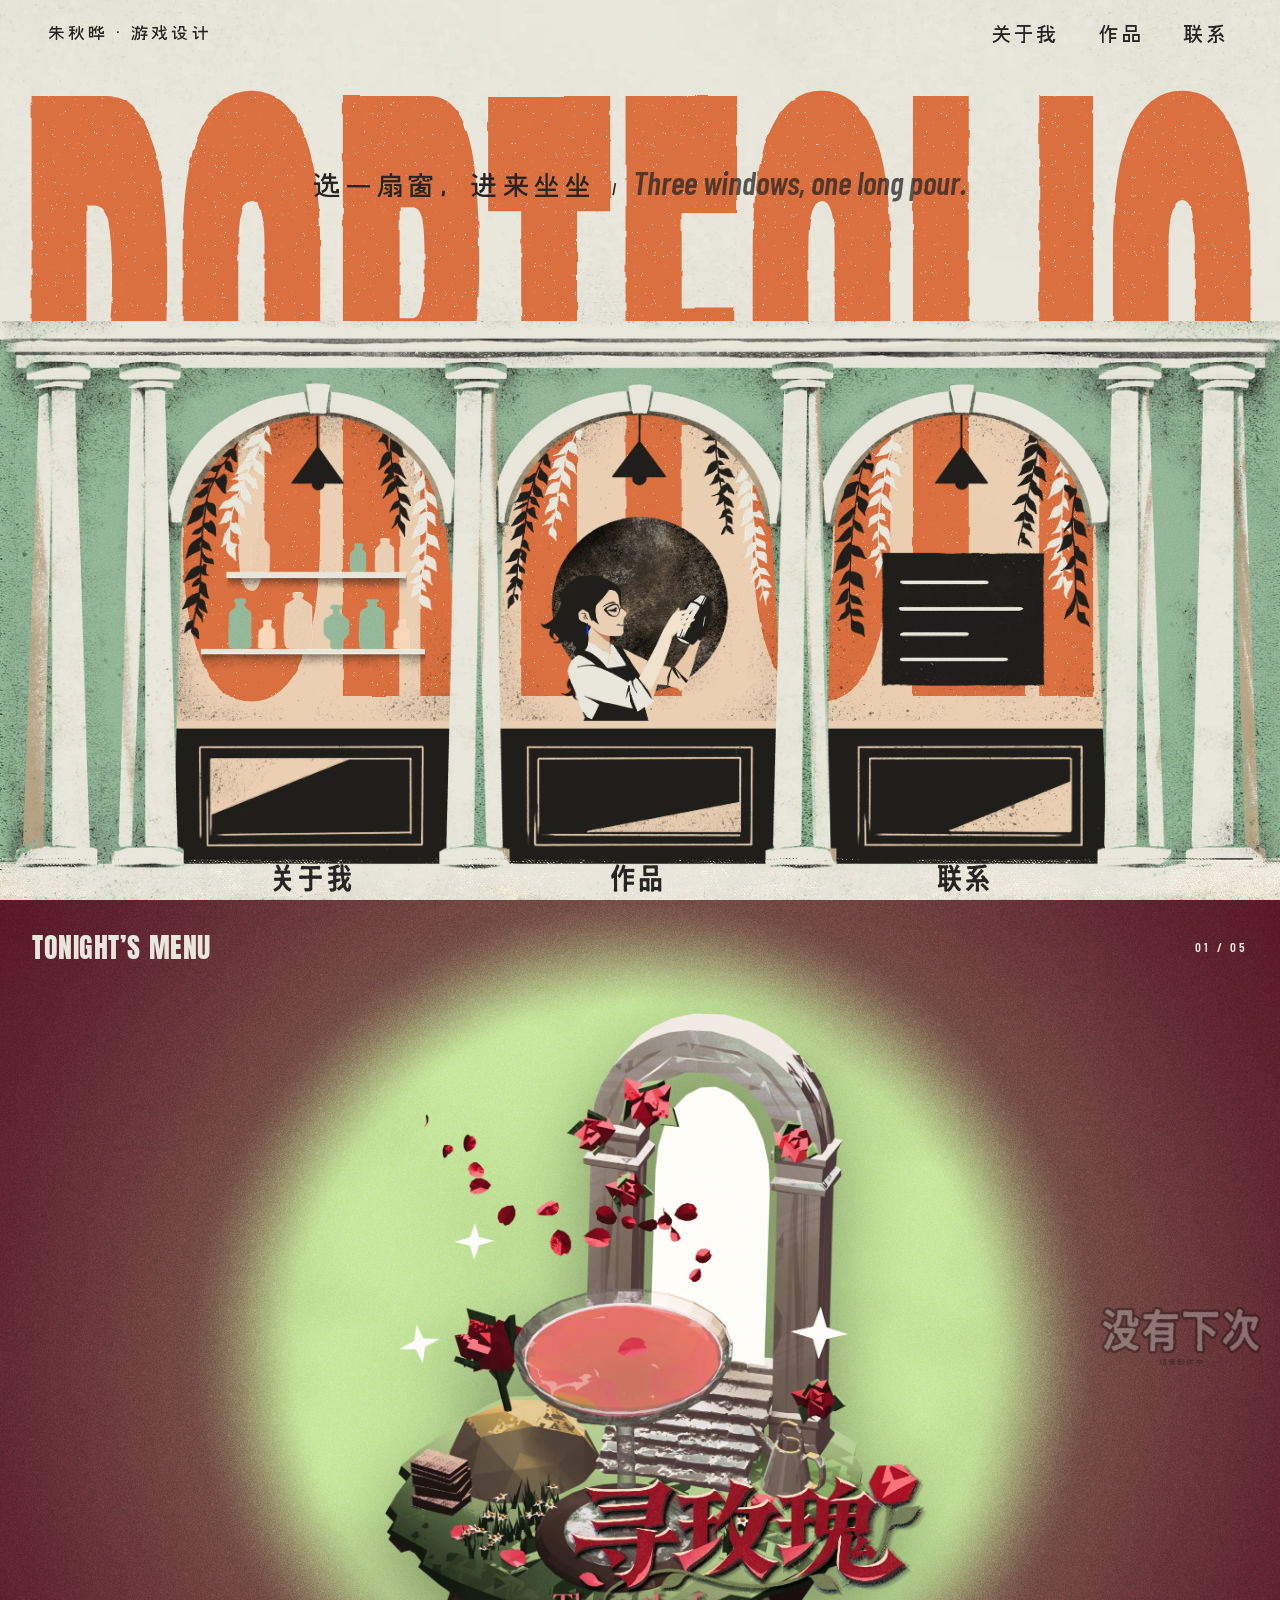
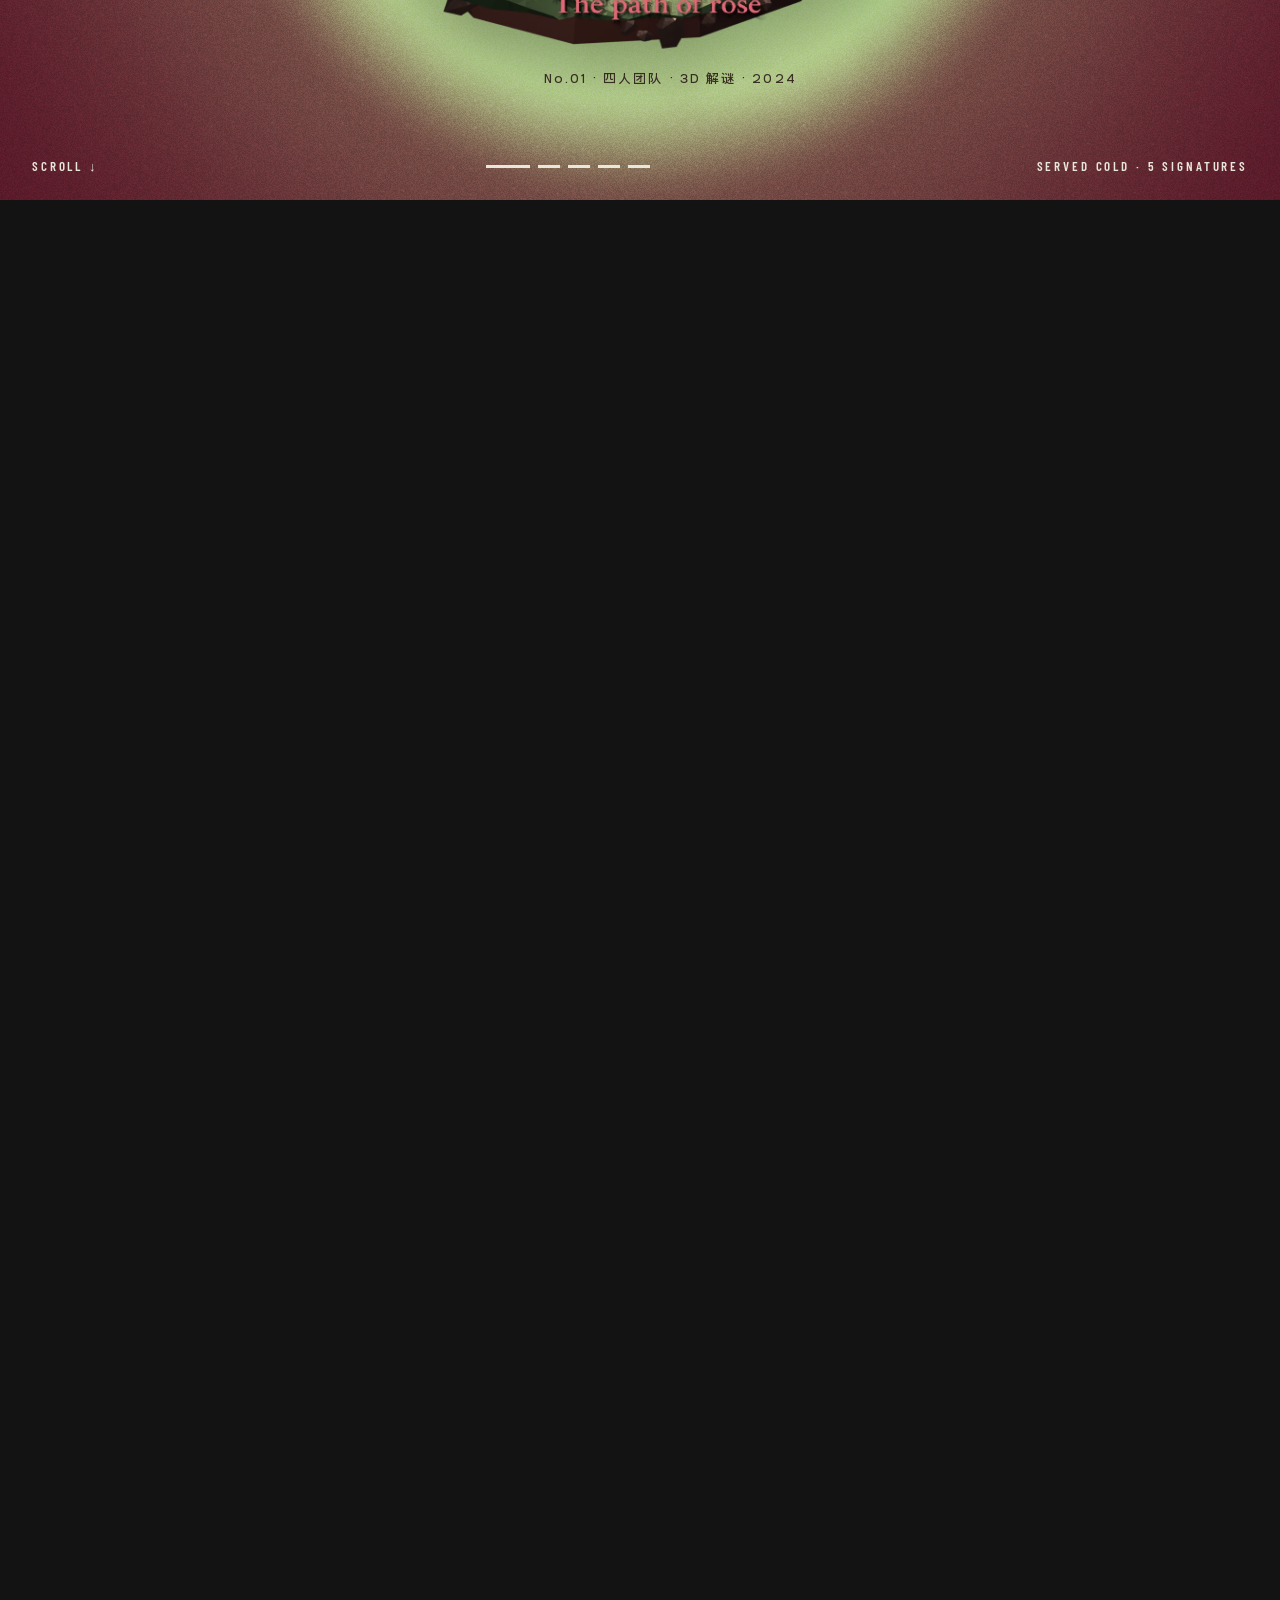
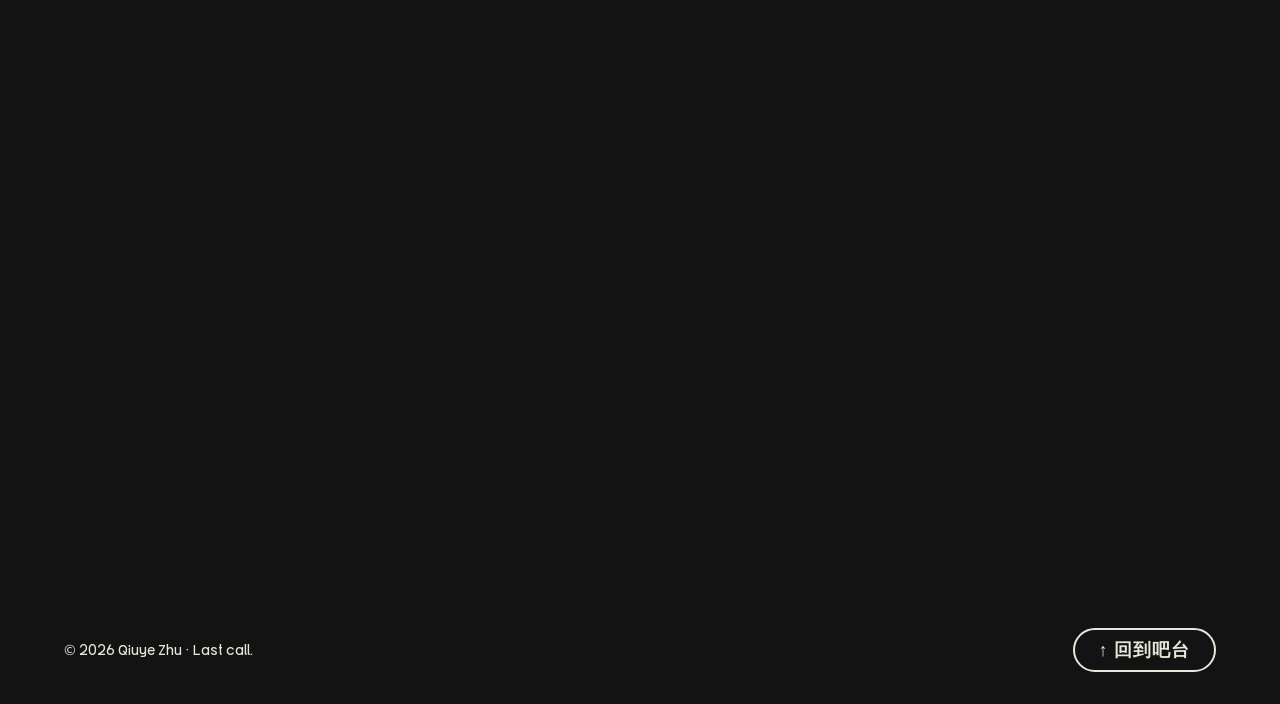
==== commit 7f4b6aa9: "9" ====
--- a/index.html
+++ b/index.html
@@ -8,7 +8,7 @@
 <link rel="preconnect" href="https://fonts.googleapis.com">
 <link rel="preconnect" href="https://fonts.gstatic.com" crossorigin>
 <link rel="stylesheet" href="https://fonts.googleapis.com/css2?family=Anton&family=Archivo:ital,wght@1,800;1,900&amp;family=Barlow+Condensed:ital,wght@0,500;0,600;0,700;1,500;1,600&amp;family=Noto+Sans+SC:wght@400;500&amp;display=swap">
-<link rel="stylesheet" href="style.css?v=43">
+<link rel="stylesheet" href="style.css?v=45">
 </head>
 <body>
 <div id="root" class="page">
@@ -157,6 +157,6 @@
 </section>
 
 </div>
-<script src="main.js?v=47"></script>
+<script src="main.js?v=49"></script>
 </body>
 </html>
--- a/style.css
+++ b/style.css
@@ -256,3 +256,17 @@
 .wc-th { position: absolute; right: 4%; bottom: calc(var(--cw) * .03); width: calc(var(--cw) * .27); aspect-ratio: 1; border-radius: 6px; overflow: hidden; border: 3px solid #FBFAF6; box-shadow: 0 3px 10px rgba(0,0,0,.3); z-index: 3; }
 .wc-th img { width: 100%; height: 100%; object-fit: cover; display: block; }
 @media (prefers-reduced-motion: reduce) { .w-track.drop .wc-in { animation: none; } }
+
+/* Works items: a low-poly scene standing in the spotlight (no card frame) */
+.w-track { --sh: min(72vh, 690px); --sw: calc(var(--sh) * .88); top: 50%; }
+.wc.ws { width: var(--sw); height: var(--sh); left: calc(var(--sw) * var(--ax, .5) * -1); top: calc(var(--sh) * -.52); cursor: pointer; transition: opacity .3s; }
+.ws-img { width: 100%; height: 100%; object-fit: contain; display: block; filter: drop-shadow(0 28px 36px rgba(0, 0, 0, .35)); user-select: none; }
+.ws-meta { position: absolute; top: calc(100% + 10px); left: 50%; transform: translateX(-50%); white-space: nowrap; font-family: 'JiuHei', 'Noto Sans SC', sans-serif; font-size: 13px; letter-spacing: .16em; color: rgba(30, 12, 14, .82); opacity: 0; transition: opacity .35s; }
+.wc.ws.on .ws-meta { opacity: 1; }
+.ws-ph { position: absolute; inset: 0; display: flex; flex-direction: column; align-items: center; justify-content: center; gap: 10px; }
+.ws-disc { position: absolute; left: 50%; top: 58%; width: 78%; aspect-ratio: 2.4; transform: translate(-50%, -50%); border-radius: 50%; border: 2px dashed rgba(30, 12, 14, .35); }
+.ws-ph b { position: relative; font-family: 'HuoHei', 'JiuHei', sans-serif; font-weight: 400; font-size: calc(var(--sh) * .12); color: #FBF6EC; -webkit-text-stroke: 8px rgba(30, 12, 14, .75); paint-order: stroke fill; letter-spacing: .04em; }
+.ws-ph span { position: relative; font-family: 'JiuHei', 'Noto Sans SC', sans-serif; font-size: 13px; letter-spacing: .2em; color: rgba(30, 12, 14, .7); }
+
+/* neighbours without a scene yet stay hidden, so only real scenes peek in from the sides */
+.wc.ws.noscene:not(.on) { visibility: hidden; }
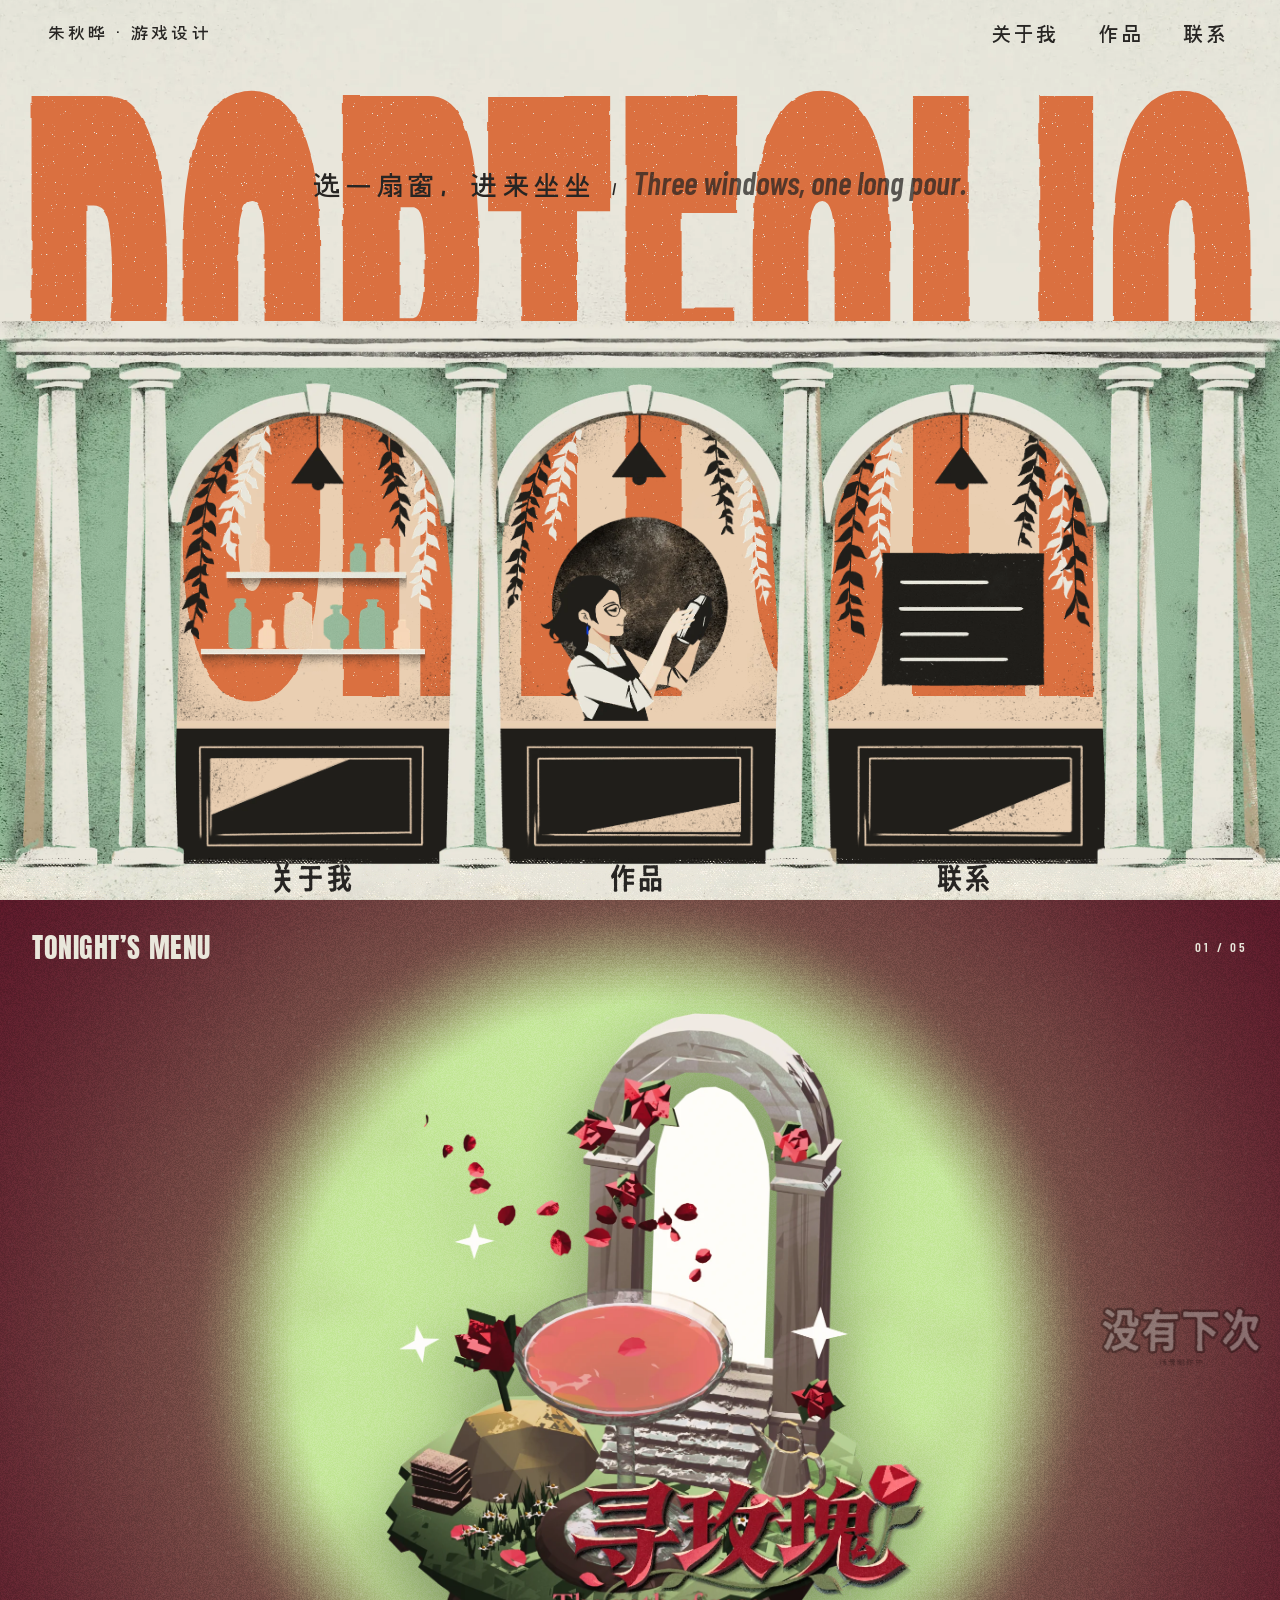
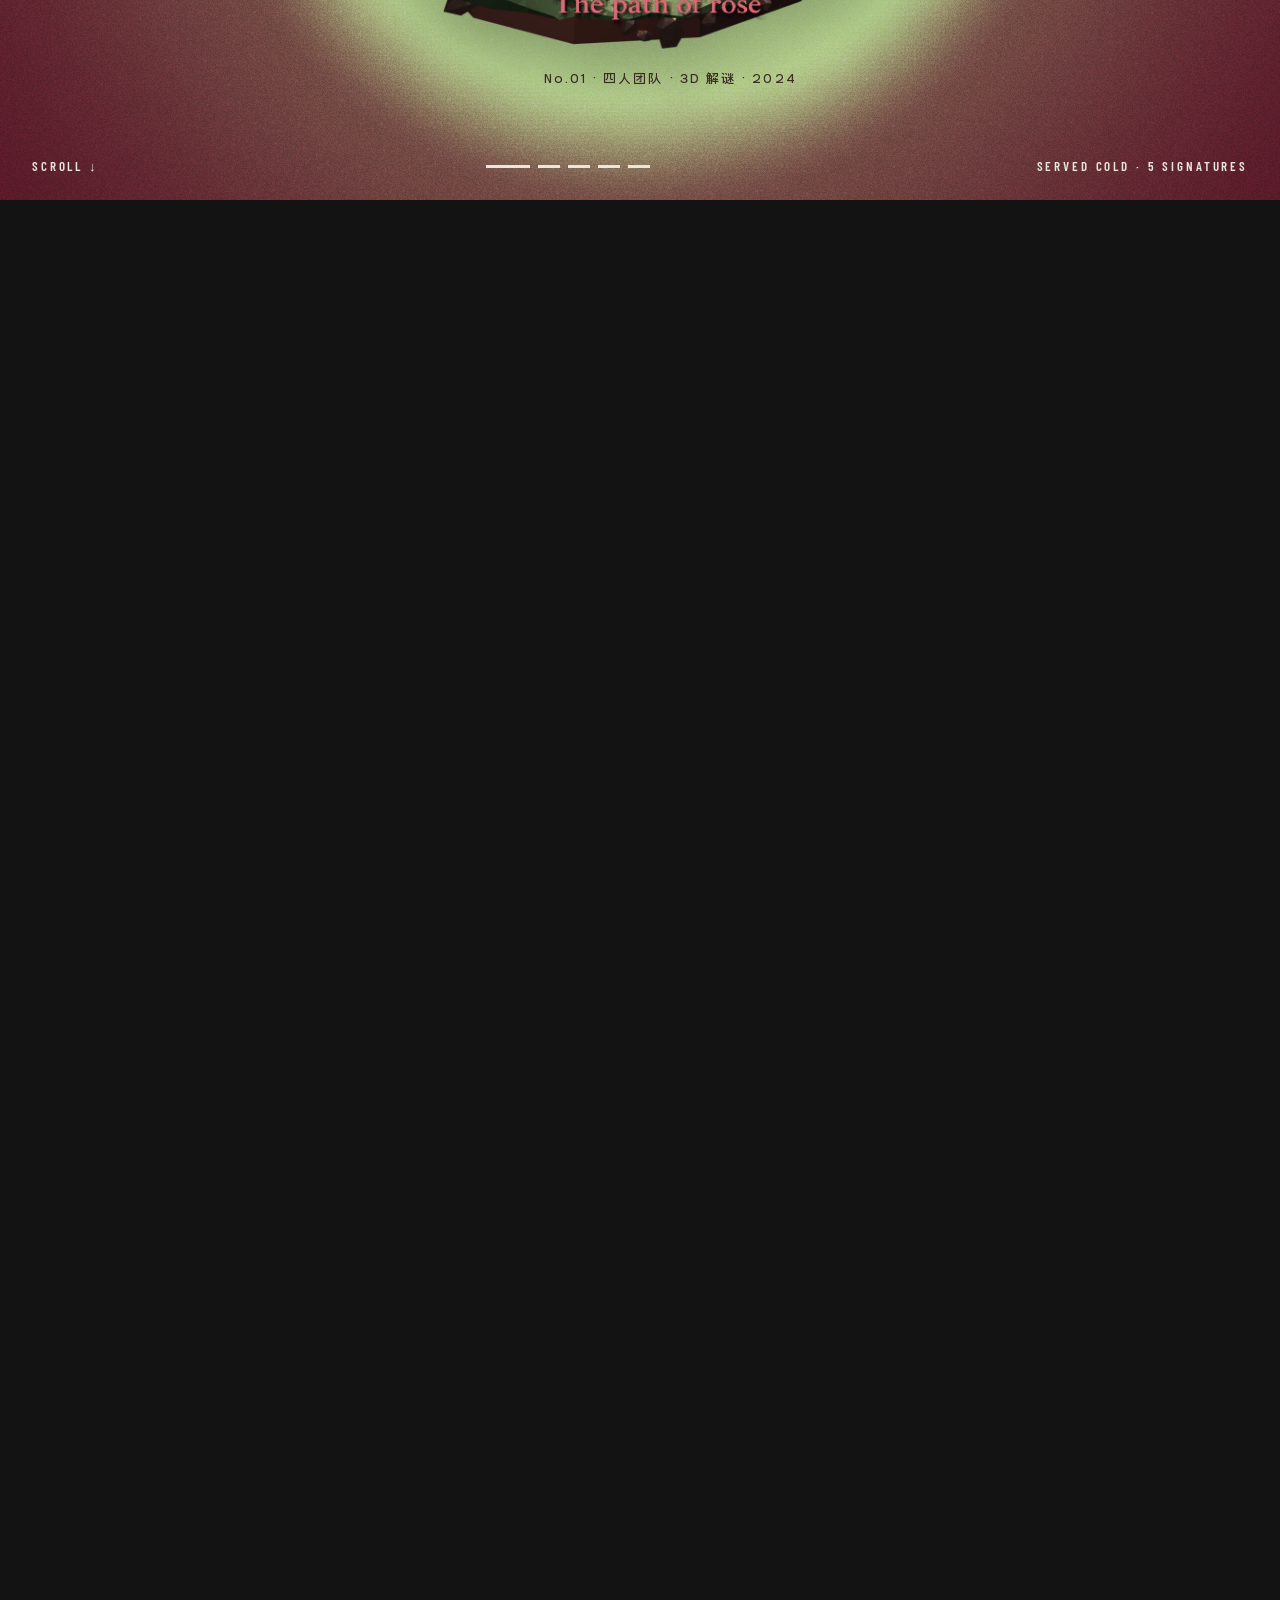
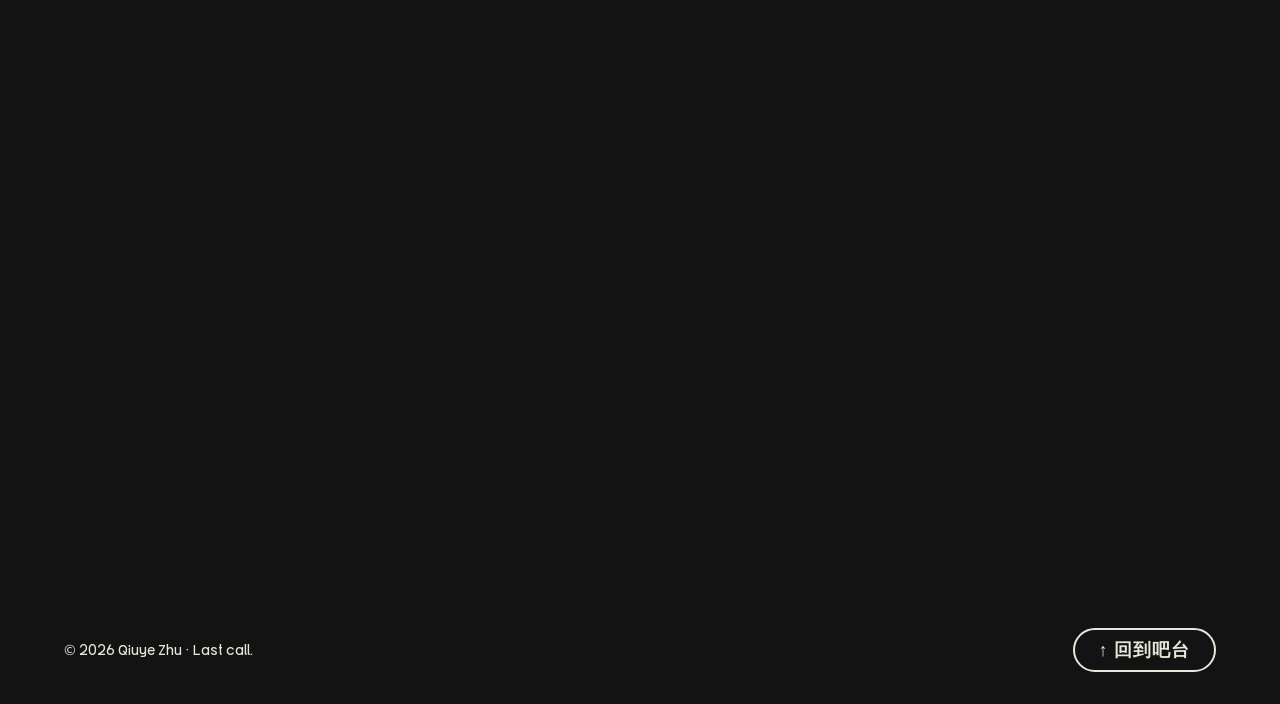
==== commit 7511e554: "9.1" ====
--- a/index.html
+++ b/index.html
@@ -8,7 +8,7 @@
 <link rel="preconnect" href="https://fonts.googleapis.com">
 <link rel="preconnect" href="https://fonts.gstatic.com" crossorigin>
 <link rel="stylesheet" href="https://fonts.googleapis.com/css2?family=Anton&family=Archivo:ital,wght@1,800;1,900&amp;family=Barlow+Condensed:ital,wght@0,500;0,600;0,700;1,500;1,600&amp;family=Noto+Sans+SC:wght@400;500&amp;display=swap">
-<link rel="stylesheet" href="style.css?v=45">
+<link rel="stylesheet" href="style.css?v=46">
 </head>
 <body>
 <div id="root" class="page">
@@ -67,7 +67,7 @@
 <button class="win" type="button" aria-label="联系方式 Contact" data-go="2" data-en="2" style="left:64.699%;top:13.333%;width:21.412%;height:77.843%"></button>
 <div class="hints" aria-hidden="true"><span class="hint" style="left:24.421%">click</span><span class="hint" style="left:49.85%">click</span><span class="hint" style="left:75.428%">click</span></div>
 <div class="labels" aria-hidden="true">
-<span id="lab0" style="left:24.421%">关于我</span>
+<span id="lab0" style="left:24.421%"><i class="squash-fix">关</i>于我</span>
 <span id="lab1" style="left:49.85%">作品</span>
 <span id="lab2" style="left:75.428%">联系</span>
 </div>
--- a/style.css
+++ b/style.css
@@ -270,3 +270,6 @@
 
 /* neighbours without a scene yet stay hidden, so only real scenes peek in from the sides */
 .wc.ws.noscene:not(.on) { visibility: hidden; }
+
+/* 寒蝉活黑体的「关」字形偏扁，单独拉高一点、收窄一点，和「于我」看起来一样高 */
+.labels .squash-fix { display: inline-block; font-style: normal; transform: scale(.92, 1.1); transform-origin: 50% 60%; }
